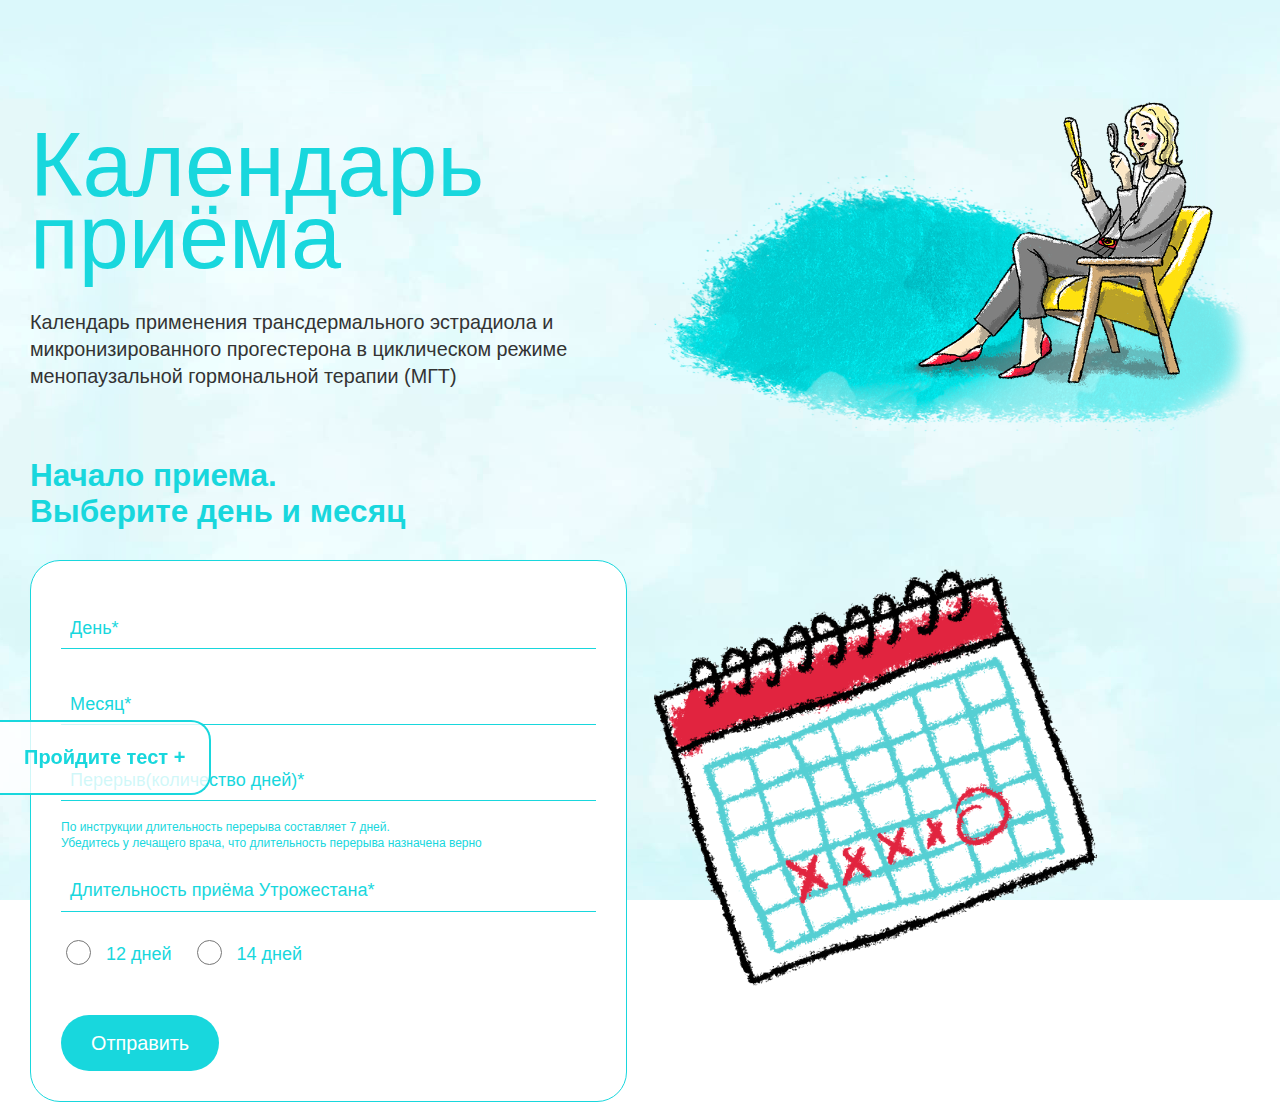
==== myCalendar/myCalendar.html @ cd2fbad0 "Updates" ====
<!DOCTYPE html>
<html lang="ru" style="font-family: Nunito">
<head>
  <meta charset="UTF-8">
  <meta name="viewport" content="width=device-width, initial-scale=1.0">
  <link rel="stylesheet" href="myCalendar.css">
</head>

<body>
  <style type="text/css">
    @media print {
        * {
          font-family: "Nunito";
          -webkit-print-color-adjust: exact;
          print-color-adjust: exact;
        }
    
        header,
        footer,
        .calendar-title,
        .calendarApply,
        .printApply,
        .calendar-description,
        .pauseError,
        .dateError
        .monthError {
          display: none;
        }
    
        .calendar-legend,
        .calendar-control {
            float: none;
            margin-left: 0;
            margin-top: 2rem;
        }
    
        .calendar-line .month,
        .calendar-line .date {
            height: 40px;
            line-height: 40px;
        }
    
        .grey,
        .date.grey {
            background: linear-gradient(45deg, rgba(0, 0, 0, 0) 49.9%, grey 49.9%, grey 60%, rgba(0, 0, 0, 0) 60%), linear-gradient(45deg, grey 10%, rgba(0, 0, 0, 0) 10%);
            background-size: 0.5em 0.5em;
        }
    }
    </style>
<main>
  <div class="btn_test" onclick="$('#shkala').addClass('active');$('.btn_test').hide()">Пройдите тест +</div>
   <div class="container">
    <div class="hero__wrap">
      <div class="col-3">
        <h1 data-animation="fadein-down" data-animation__delay="1">Календарь приёма</h1>
        <p class="lead" data-animation="fadein-up" data-animation__delay="2">
          Календарь применения трансдермального эстрадиола и микронизированного прогестерона в циклическом режиме менопаузальной гормональной терапии (МГТ)
        </p>
      </div>
      <div class="col-3" data-animation="fadein" data-animation__delay="4">
        <img src="woman.png"  alt="">
      </div>
    </div class="hero__wrap">
    <div class="section__wrap">
      <div data-animation="fadein" data-animation__delay="1" class="col-3">
        <h2 data-animation="fadein-down" data-animation__delay="1">Начало приема.<br> Выберите день и месяц</h2></h2>
        <section>
          <div class="form-box-imt">
            <div class="calendar__control-item">
              <input type="text" class="datepicker dateInput" name="date" placeholder="День*">
              <div class="dateError">
                Введите корректный день в формате ДД
                <div class="close">&#10006;</div>
              </div>
            </div>
            <div class="calendar__control-item">
              <input type="text" class="monthpicker dateInput" name="date" placeholder="Месяц*">
              <div class="monthError">
                Введите корректный месяц в формате ММ
                <div class="close">&#10006;</div>
              </div>
            </div>
            <div class="calendar__control-item">
              <input type="text" class="pauseInput" name="pause" placeholder="Перерыв(количество дней)*">
            </div>
            <span class="point">
              По инструкции длительность перерыва составляет 7 дней.<br> Убедитесь у лечащего врача, что длительность перерыва назначена верно
            </span>
            <div class="calendar__control-item">
              <label for="name">Длительность приёма Утрожестана*</label>
                <div class="calendar__radio-wrapper">
                  <div class="calendar__input-wrapper">
                    <input class="calendar__radio calendar__radio_12" type="radio" name="length" value="12" > 
                    <span class="calendar__radio-label calendar__radio-label_12"> 12 дней</span><br>  
                  </div>
                  <div class="calendar__input-wrapper">
                    <input class="calendar__radio calendar__radio_14" type="radio" name="length" value="14">
                    <span class="calendar__radio-label calendar__radio-label_14"> 14 дней</span>
                </div>
              </div>
            </div>
            <div class="calendar__control-item calendar__action">
              <div class="button calendarApply" id="toggleButton" type="button">
                Отправить
              </div>
            </div>
          </div>
        </section>
      </div>
      <div ata-animation="fadein-right" data-animation__delay="2"class="col-3">
        <img src="tablica.png" alt="">
      </div>
    </div class="section__wrap">
    <div id="hiddenText">
      <div class="condition">
      <section>
       <div class="calendar-description">
         <p>В циклическом режиме трансдермальный эстрадиол применяется с 1 по 25 день менструального
           цикла<sup>1</sup>. С 14 по 25 день к трансдермальному эстрадиолу добавляется микронизированный
           прогестерон. Далее следует перерыв.Циклический режим применения МГТ подразумевает наличие менструально-подобной реакции в дни перерыва.
           Гестаген добавляется для защиты эндометрия (оболочки матки) от гиперпластических процессов.
         <p>
         <p>Циклический режим применения МГТ подразумевает наличие менструальноподобной реакции в дни перерыва. Гестаген добавляется для защиты эндометрия
           (оболочки матки) от гиперпластических процессов.</p>
 
         <span class="point">
          <sup>*</sup>Первый день менструального цикла - это первый день появления кровянистых выделений
         </span>
       </div>
      </section>
      <section>
       <div class="calendar-legend">
         <div class="legend-element">
           <div class="legend-circle yellow"></div>
           <div class="legend-title">Трансдермальный эстрадиол (Э)</div>
         </div>
   
         <div class="legend-element">
           <div class="legend-circle red"></div>
           <div class="legend-title">Трансдермальный эстрадиол + Микронизированный прогестерон (Э/У)</div>
         </div>
   
         <div class="legend-element">
           <div class="legend-circle grey"></div>
           <div class="legend-title">Перерыв</div>
         </div>
       </div>
      </section>
      <section class="touch-icon">
        <div class="button-container">
          <img src="touch-icon.png">
        </div>
      </section>
      <section>
        <div class="calendar-container">
          <div class="calendar">
           <div class="calendar-topline">
             <div class="month"></div>
             <div class="dates">
               <div class="date ">
                 <span class="date_header">1</span></div>
               <div class="date ">
                 <span class="date_header">2</span></div>
               <div class="date ">
                 <span class="date_header">3</span></div>
               <div class="date ">
                 <span class="date_header">4</span></div>
               <div class="date ">
                 <span class="date_header">5</span></div>
               <div class="date ">
                 <span class="date_header">6</span></div>
               <div class="date ">
                 <span class="date_header">7</span></div>
               <div class="date ">
                 <span class="date_header">8</span></div>
               <div class="date ">
                 <span class="date_header">9</span></div>
               <div class="date ">
                 <span class="date_header">10</span></div>
               <div class="date ">
                 <span class="date_header">11</span></div>
               <div class="date ">
                 <span class="date_header">12</span></div>
               <div class="date ">
                 <span class="date_header">13</span></div>
               <div class="date ">
                 <span class="date_header">14</span></div>
               <div class="date ">
                 <span class="date_header">15</span></div>
               <div class="date ">
                 <span class="date_header">16</span></div>
               <div class="date ">
                 <span class="date_header">17</span></div>
               <div class="date ">
                 <span class="date_header">18</span></div>
               <div class="date ">
                 <span class="date_header">19</span></div>
               <div class="date ">
                 <span class="date_header">20</span></div>
               <div class="date ">
                 <span class="date_header">21</span></div>
               <div class="date ">
                 <span class="date_header">22</span></div>
               <div class="date ">
                 <span class="date_header">23</span></div>
               <div class="date ">
                 <span class="date_header">24</span></div>
               <div class="date ">
                 <span class="date_header">25</span></div>
               <div class="date ">
                 <span class="date_header">26</span></div>
               <div class="date ">
                 <span class="date_header">27</span></div>
               <div class="date ">
                 <span class="date_header">28</span></div>
               <div class="date ">
                 <span class="date_header">29</span></div>
               <div class="date ">
                 <span class="date_header">30</span></div>
               <div class="date ">
                 <span class="date_header">31</span></div>
             </div>
           </div>
   
           <div class="calendar-line">
             <div class="month">декабрь</div>
             <div class="dates">
               <div class="date" data-date="01_12"></div>
               <div class="date" data-date="02_12"></div>
               <div class="date" data-date="03_12"></div>
               <div class="date" data-date="04_12"></div>
               <div class="date" data-date="05_12"></div>
               <div class="date" data-date="06_12"></div>
               <div class="date" data-date="07_12"></div>
               <div class="date" data-date="08_12"></div>
               <div class="date" data-date="09_12"></div>
               <div class="date" data-date="10_12"></div>
               <div class="date" data-date="11_12"></div>
               <div class="date" data-date="12_12"></div>
               <div class="date" data-date="13_12"></div>
               <div class="date" data-date="14_12"></div>
               <div class="date" data-date="15_12"></div>
               <div class="date" data-date="16_12"></div>
               <div class="date" data-date="17_12"></div>
               <div class="date" data-date="18_12"></div>
               <div class="date" data-date="19_12"></div>
               <div class="date" data-date="20_12"></div>
               <div class="date" data-date="21_12"></div>
               <div class="date" data-date="22_12"></div>
               <div class="date" data-date="23_12"></div>
               <div class="date" data-date="24_12"></div>
               <div class="date" data-date="25_12"></div>
               <div class="date" data-date="26_12"></div>
               <div class="date" data-date="27_12"></div>
               <div class="date" data-date="28_12"></div>
               <div class="date" data-date="29_12"></div>
               <div class="date" data-date="30_12"></div>
               <div class="date" data-date="31_12"></div>
             </div>
           </div>
   
   
   
           <div class="calendar-line">
             <div class="month">январь</div>
             <div class="dates">
               <div class="date" data-date="01_01"></div>
               <div class="date" data-date="02_01"></div>
               <div class="date" data-date="03_01"></div>
               <div class="date" data-date="04_01"></div>
               <div class="date" data-date="05_01"></div>
               <div class="date" data-date="06_01"></div>
               <div class="date" data-date="07_01"></div>
               <div class="date" data-date="08_01"></div>
               <div class="date" data-date="09_01"></div>
               <div class="date" data-date="10_01"></div>
               <div class="date" data-date="11_01"></div>
               <div class="date" data-date="12_01"></div>
               <div class="date" data-date="13_01"></div>
               <div class="date" data-date="14_01"></div>
               <div class="date" data-date="15_01"></div>
               <div class="date" data-date="16_01"></div>
               <div class="date" data-date="17_01"></div>
               <div class="date" data-date="18_01"></div>
               <div class="date" data-date="19_01"></div>
               <div class="date" data-date="20_01"></div>
               <div class="date" data-date="21_01"></div>
               <div class="date" data-date="22_01"></div>
               <div class="date" data-date="23_01"></div>
               <div class="date" data-date="24_01"></div>
               <div class="date" data-date="25_01"></div>
               <div class="date" data-date="26_01"></div>
               <div class="date" data-date="27_01"></div>
               <div class="date" data-date="28_01"></div>
               <div class="date" data-date="29_01"></div>
               <div class="date" data-date="30_01"></div>
               <div class="date" data-date="31_01"></div>
             </div>
           </div>
   
           <div class="calendar-line">
             <div class="month">февраль</div>
             <div class="dates">
               <div class="date" data-date="01_02"></div>
               <div class="date" data-date="02_02"></div>
               <div class="date" data-date="03_02"></div>
               <div class="date" data-date="04_02"></div>
               <div class="date" data-date="05_02"></div>
               <div class="date" data-date="06_02"></div>
               <div class="date" data-date="07_02"></div>
               <div class="date" data-date="08_02"></div>
               <div class="date" data-date="09_02"></div>
               <div class="date" data-date="10_02"></div>
               <div class="date" data-date="11_02"></div>
               <div class="date" data-date="12_02"></div>
               <div class="date" data-date="13_02"></div>
               <div class="date" data-date="14_02"></div>
               <div class="date" data-date="15_02"></div>
               <div class="date" data-date="16_02"></div>
               <div class="date" data-date="17_02"></div>
               <div class="date" data-date="18_02"></div>
               <div class="date" data-date="19_02"></div>
               <div class="date" data-date="20_02"></div>
               <div class="date" data-date="21_02"></div>
               <div class="date" data-date="22_02"></div>
               <div class="date" data-date="23_02"></div>
               <div class="date" data-date="24_02"></div>
               <div class="date" data-date="25_02"></div>
               <div class="date" data-date="26_02"></div>
               <div class="date" data-date="27_02"></div>
               <div class="date" data-date="28_02"></div>
               <div class="date" data-date="29_02"></div>
             </div>
           </div>
   
           <div class="calendar-line">
             <div class="month">март</div>
             <div class="dates">
               <div class="date" data-date="01_03"></div>
               <div class="date" data-date="02_03"></div>
               <div class="date" data-date="03_03"></div>
               <div class="date" data-date="04_03"></div>
               <div class="date" data-date="05_03"></div>
               <div class="date" data-date="06_03"></div>
               <div class="date" data-date="07_03"></div>
               <div class="date" data-date="08_03"></div>
               <div class="date" data-date="09_03"></div>
               <div class="date" data-date="10_03"></div>
               <div class="date" data-date="11_03"></div>
               <div class="date" data-date="12_03"></div>
               <div class="date" data-date="13_03"></div>
               <div class="date" data-date="14_03"></div>
               <div class="date" data-date="15_03"></div>
               <div class="date" data-date="16_03"></div>
               <div class="date" data-date="17_03"></div>
               <div class="date" data-date="18_03"></div>
               <div class="date" data-date="19_03"></div>
               <div class="date" data-date="20_03"></div>
               <div class="date" data-date="21_03"></div>
               <div class="date" data-date="22_03"></div>
               <div class="date" data-date="23_03"></div>
               <div class="date" data-date="24_03"></div>
               <div class="date" data-date="25_03"></div>
               <div class="date" data-date="26_03"></div>
               <div class="date" data-date="27_03"></div>
               <div class="date" data-date="28_03"></div>
               <div class="date" data-date="29_03"></div>
               <div class="date" data-date="30_03"></div>
               <div class="date" data-date="31_03"></div>
             </div>
           </div>
   
           <div class="calendar-line">
             <div class="month">апрель</div>
             <div class="dates">
               <div class="date" data-date="01_04"></div>
               <div class="date" data-date="02_04"></div>
               <div class="date" data-date="03_04"></div>
               <div class="date" data-date="04_04"></div>
               <div class="date" data-date="05_04"></div>
               <div class="date" data-date="06_04"></div>
               <div class="date" data-date="07_04"></div>
               <div class="date" data-date="08_04"></div>
               <div class="date" data-date="09_04"></div>
               <div class="date" data-date="10_04"></div>
               <div class="date" data-date="11_04"></div>
               <div class="date" data-date="12_04"></div>
               <div class="date" data-date="13_04"></div>
               <div class="date" data-date="14_04"></div>
               <div class="date" data-date="15_04"></div>
               <div class="date" data-date="16_04"></div>
               <div class="date" data-date="17_04"></div>
               <div class="date" data-date="18_04"></div>
               <div class="date" data-date="19_04"></div>
               <div class="date" data-date="20_04"></div>
               <div class="date" data-date="21_04"></div>
               <div class="date" data-date="22_04"></div>
               <div class="date" data-date="23_04"></div>
               <div class="date" data-date="24_04"></div>
               <div class="date" data-date="25_04"></div>
               <div class="date" data-date="26_04"></div>
               <div class="date" data-date="27_04"></div>
               <div class="date" data-date="28_04"></div>
               <div class="date" data-date="29_04"></div>
               <div class="date" data-date="30_04"></div>
             </div>
           </div>
   
           <div class="calendar-line">
             <div class="month">май</div>
             <div class="dates">
               <div class="date" data-date="01_05"></div>
               <div class="date" data-date="02_05"></div>
               <div class="date" data-date="03_05"></div>
               <div class="date" data-date="04_05"></div>
               <div class="date" data-date="05_05"></div>
               <div class="date" data-date="06_05"></div>
               <div class="date" data-date="07_05"></div>
               <div class="date" data-date="08_05"></div>
               <div class="date" data-date="09_05"></div>
               <div class="date" data-date="10_05"></div>
               <div class="date" data-date="11_05"></div>
               <div class="date" data-date="12_05"></div>
               <div class="date" data-date="13_05"></div>
               <div class="date" data-date="14_05"></div>
               <div class="date" data-date="15_05"></div>
               <div class="date" data-date="16_05"></div>
               <div class="date" data-date="17_05"></div>
               <div class="date" data-date="18_05"></div>
               <div class="date" data-date="19_05"></div>
               <div class="date" data-date="20_05"></div>
               <div class="date" data-date="21_05"></div>
               <div class="date" data-date="22_05"></div>
               <div class="date" data-date="23_05"></div>
               <div class="date" data-date="24_05"></div>
               <div class="date" data-date="25_05"></div>
               <div class="date" data-date="26_05"></div>
               <div class="date" data-date="27_05"></div>
               <div class="date" data-date="28_05"></div>
               <div class="date" data-date="29_05"></div>
               <div class="date" data-date="30_05"></div>
               <div class="date" data-date="31_05"></div>
             </div>
           </div>
   
           <div class="calendar-line">
             <div class="month">июнь</div>
             <div class="dates">
               <div class="date" data-date="01_06"></div>
               <div class="date" data-date="02_06"></div>
               <div class="date" data-date="03_06"></div>
               <div class="date" data-date="04_06"></div>
               <div class="date" data-date="05_06"></div>
               <div class="date" data-date="06_06"></div>
               <div class="date" data-date="07_06"></div>
               <div class="date" data-date="08_06"></div>
               <div class="date" data-date="09_06"></div>
               <div class="date" data-date="10_06"></div>
               <div class="date" data-date="11_06"></div>
               <div class="date" data-date="12_06"></div>
               <div class="date" data-date="13_06"></div>
               <div class="date" data-date="14_06"></div>
               <div class="date" data-date="15_06"></div>
               <div class="date" data-date="16_06"></div>
               <div class="date" data-date="17_06"></div>
               <div class="date" data-date="18_06"></div>
               <div class="date" data-date="19_06"></div>
               <div class="date" data-date="20_06"></div>
               <div class="date" data-date="21_06"></div>
               <div class="date" data-date="22_06"></div>
               <div class="date" data-date="23_06"></div>
               <div class="date" data-date="24_06"></div>
               <div class="date" data-date="25_06"></div>
               <div class="date" data-date="26_06"></div>
               <div class="date" data-date="27_06"></div>
               <div class="date" data-date="28_06"></div>
               <div class="date" data-date="29_06"></div>
               <div class="date" data-date="30_06"></div>
             </div>
           </div>
   
           <div class="calendar-line">
             <div class="month">июль</div>
             <div class="dates">
               <div class="date" data-date="01_07"></div>
               <div class="date" data-date="02_07"></div>
               <div class="date" data-date="03_07"></div>
               <div class="date" data-date="04_07"></div>
               <div class="date" data-date="05_07"></div>
               <div class="date" data-date="06_07"></div>
               <div class="date" data-date="07_07"></div>
               <div class="date" data-date="08_07"></div>
               <div class="date" data-date="09_07"></div>
               <div class="date" data-date="10_07"></div>
               <div class="date" data-date="11_07"></div>
               <div class="date" data-date="12_07"></div>
               <div class="date" data-date="13_07"></div>
               <div class="date" data-date="14_07"></div>
               <div class="date" data-date="15_07"></div>
               <div class="date" data-date="16_07"></div>
               <div class="date" data-date="17_07"></div>
               <div class="date" data-date="18_07"></div>
               <div class="date" data-date="19_07"></div>
               <div class="date" data-date="20_07"></div>
               <div class="date" data-date="21_07"></div>
               <div class="date" data-date="22_07"></div>
               <div class="date" data-date="23_07"></div>
               <div class="date" data-date="24_07"></div>
               <div class="date" data-date="25_07"></div>
               <div class="date" data-date="26_07"></div>
               <div class="date" data-date="27_07"></div>
               <div class="date" data-date="28_07"></div>
               <div class="date" data-date="29_07"></div>
               <div class="date" data-date="30_07"></div>
               <div class="date" data-date="31_07"></div>
             </div>
           </div>
   
           <div class="calendar-line">
             <div class="month">август</div>
             <div class="dates">
               <div class="date" data-date="01_08"></div>
               <div class="date" data-date="02_08"></div>
               <div class="date" data-date="03_08"></div>
               <div class="date" data-date="04_08"></div>
               <div class="date" data-date="05_08"></div>
               <div class="date" data-date="06_08"></div>
               <div class="date" data-date="07_08"></div>
               <div class="date" data-date="08_08"></div>
               <div class="date" data-date="09_08"></div>
               <div class="date" data-date="10_08"></div>
               <div class="date" data-date="11_08"></div>
               <div class="date" data-date="12_08"></div>
               <div class="date" data-date="13_08"></div>
               <div class="date" data-date="14_08"></div>
               <div class="date" data-date="15_08"></div>
               <div class="date" data-date="16_08"></div>
               <div class="date" data-date="17_08"></div>
               <div class="date" data-date="18_08"></div>
               <div class="date" data-date="19_08"></div>
               <div class="date" data-date="20_08"></div>
               <div class="date" data-date="21_08"></div>
               <div class="date" data-date="22_08"></div>
               <div class="date" data-date="23_08"></div>
               <div class="date" data-date="24_08"></div>
               <div class="date" data-date="25_08"></div>
               <div class="date" data-date="26_08"></div>
               <div class="date" data-date="27_08"></div>
               <div class="date" data-date="28_08"></div>
               <div class="date" data-date="29_08"></div>
               <div class="date" data-date="30_08"></div>
               <div class="date" data-date="31_08"></div>
             </div>
           </div>
   
           <div class="calendar-line">
             <div class="month">сентябрь</div>
             <div class="dates">
               <div class="date" data-date="01_09"></div>
               <div class="date" data-date="02_09"></div>
               <div class="date" data-date="03_09"></div>
               <div class="date" data-date="04_09"></div>
               <div class="date" data-date="05_09"></div>
               <div class="date" data-date="06_09"></div>
               <div class="date" data-date="07_09"></div>
               <div class="date" data-date="08_09"></div>
               <div class="date" data-date="09_09"></div>
               <div class="date" data-date="10_09"></div>
               <div class="date" data-date="11_09"></div>
               <div class="date" data-date="12_09"></div>
               <div class="date" data-date="13_09"></div>
               <div class="date" data-date="14_09"></div>
               <div class="date" data-date="15_09"></div>
               <div class="date" data-date="16_09"></div>
               <div class="date" data-date="17_09"></div>
               <div class="date" data-date="18_09"></div>
               <div class="date" data-date="19_09"></div>
               <div class="date" data-date="20_09"></div>
               <div class="date" data-date="21_09"></div>
               <div class="date" data-date="22_09"></div>
               <div class="date" data-date="23_09"></div>
               <div class="date" data-date="24_09"></div>
               <div class="date" data-date="25_09"></div>
               <div class="date" data-date="26_09"></div>
               <div class="date" data-date="27_09"></div>
               <div class="date" data-date="28_09"></div>
               <div class="date" data-date="29_09"></div>
               <div class="date" data-date="30_09"></div>
             </div>
           </div>
   
           <div class="calendar-line">
             <div class="month">октябрь</div>
             <div class="dates">
               <div class="date" data-date="01_10"></div>
               <div class="date" data-date="02_10"></div>
               <div class="date" data-date="03_10"></div>
               <div class="date" data-date="04_10"></div>
               <div class="date" data-date="05_10"></div>
               <div class="date" data-date="06_10"></div>
               <div class="date" data-date="07_10"></div>
               <div class="date" data-date="08_10"></div>
               <div class="date" data-date="09_10"></div>
               <div class="date" data-date="10_10"></div>
               <div class="date" data-date="11_10"></div>
               <div class="date" data-date="12_10"></div>
               <div class="date" data-date="13_10"></div>
               <div class="date" data-date="14_10"></div>
               <div class="date" data-date="15_10"></div>
               <div class="date" data-date="16_10"></div>
               <div class="date" data-date="17_10"></div>
               <div class="date" data-date="18_10"></div>
               <div class="date" data-date="19_10"></div>
               <div class="date" data-date="20_10"></div>
               <div class="date" data-date="21_10"></div>
               <div class="date" data-date="22_10"></div>
               <div class="date" data-date="23_10"></div>
               <div class="date" data-date="24_10"></div>
               <div class="date" data-date="25_10"></div>
               <div class="date" data-date="26_10"></div>
               <div class="date" data-date="27_10"></div>
               <div class="date" data-date="28_10"></div>
               <div class="date" data-date="29_10"></div>
               <div class="date" data-date="30_10"></div>
               <div class="date" data-date="31_10"></div>
             </div>
           </div>
   
           <div class="calendar-line">
             <div class="month">ноябрь</div>
             <div class="dates">
               <div class="date" data-date="01_11"></div>
               <div class="date" data-date="02_11"></div>
               <div class="date" data-date="03_11"></div>
               <div class="date" data-date="04_11"></div>
               <div class="date" data-date="05_11"></div>
               <div class="date" data-date="06_11"></div>
               <div class="date" data-date="07_11"></div>
               <div class="date" data-date="08_11"></div>
               <div class="date" data-date="09_11"></div>
               <div class="date" data-date="10_11"></div>
               <div class="date" data-date="11_11"></div>
               <div class="date" data-date="12_11"></div>
               <div class="date" data-date="13_11"></div>
               <div class="date" data-date="14_11"></div>
               <div class="date" data-date="15_11"></div>
               <div class="date" data-date="16_11"></div>
               <div class="date" data-date="17_11"></div>
               <div class="date" data-date="18_11"></div>
               <div class="date" data-date="19_11"></div>
               <div class="date" data-date="20_11"></div>
               <div class="date" data-date="21_11"></div>
               <div class="date" data-date="22_11"></div>
               <div class="date" data-date="23_11"></div>
               <div class="date" data-date="24_11"></div>
               <div class="date" data-date="25_11"></div>
               <div class="date" data-date="26_11"></div>
               <div class="date" data-date="27_11"></div>
               <div class="date" data-date="28_11"></div>
               <div class="date" data-date="29_11"></div>
               <div class="date" data-date="30_11"></div>
             </div>
           </div>
          </div>
        </div>
    </div>
      </section>
      <section>
        <div class="button-container">
          <div class="button printApply" type="button">
            Скачать
          </div>
        </div>
      </section>
     </div>
  </div>
</main>
</section>
  <script src="../scripts/jspdf.min.js"></script>
  <script src="../scripts/html2canvas.js"></script>
  <script src="./Nunito.js"></script>
  <script type="module" src="./myCalendar.js"></script>
</body>
</html>
---- myCalendar/myCalendar.css ----
@charset 'UTF-8';
@font-face {
    font-family: "SweetMavkaScript";
    src: url("fonts/SweetMavkaScript.woff2") format("woff2"), url("fonts/SweetMavkaScript.woff") format("woff");
    font-weight: 400;
    font-style: normal;
    font-display: swap;
}

html {
    min-height: 100%;
    font-size: 10px;
    scroll-behavior: smooth;
}

:root {
    --main: #18d7dd;
    --text: #333;
    --font: "Nunito", sans-serif;
    --header: "SweetMavkaScript", sans-serif;
    --transition: 0.5s all ease;
    --xl: 8rem;
    --l: 6rem;
    --m: 4rem;
    --s: 2rem;
    --animation-delay: 0.3s;
    --animation-duration: 0.3s;
    --animation-distance: 25%;
    --animation-distance-big: 50%;
    --arrow: no-repeat;
}


/* ::selection {
	background-color: var(--light);
} */

body {
    position: relative;
    min-height: 100%;
    margin: 0;
    padding: 0;
    font-size: 1.8rem;
    line-height: 1.35;
    font-family: var(--font);
    color: #333;
    -moz-osx-font-smoothing: grayscale;
    -webkit-font-smoothing: antialiased;
    text-rendering: optimizeLegibility;
    -webkit-tap-highlight-color: rgba(255, 255, 255, 0);
    overflow-x: hidden;
    /* перед запуском добавить / перед img*/
    background: url(_img/bg.jpg) center top / contain fixed;
}


h1,
h2,
h3,
h4,
h5,
h6 {
    line-height: 1.14;
    position: relative;
    padding: 0;
    margin: 0;
    font-weight: normal;
}

h1,
.h1 {
    font-family: var(--header);
    font-size: 10rem;
    color: var(--main);
    line-height: 0.8;
}

h2,
.h2 {
    font-size: 3.5rem;
    font-weight: bold;
    color: var(--main);
}

h3,
.h3 {
    font-size: 3rem;
    font-weight: bold;
    color: var(--main);
}

.lead {
    font-size: 2.2rem;
    margin-top: var(--s);
}

.title {
    font-family: var(--header);
    font-size: 6.4rem;
}

p {
    margin-top: 0;
    margin-bottom: 20px;
}

h2+p {
    margin-top: var(--s);
}

h3+p {
    margin-top: var(--s);
}

h2+h3 {
    margin-top: var(--s);
}

h3+.section__wrap {
    margin-top: 20px;
}


/* section>h2 {
	max-width: 50%;
} */

p:only-child {
    margin-bottom: 0;
}

img {
    max-width: 100%;
}

a[href^="tel:"],
a[href^="mailto:"],
.logo a {
    white-space: nowrap;
    text-decoration: none;
    color: currentColor;
    border-bottom: none;
}

.button {
    display: inline-block;
    padding: 0;
    border: none;
    outline: 0;
    text-decoration: none;
    border-radius: 40px;
    cursor: pointer;
    text-align: center;
    color: #fff;
    position: relative;
    z-index: 10;
    transition: var(--transition);
    white-space: nowrap;
    padding: 15px 30px;
    font-size: 2.2rem;
    background-color: var(--main);
    /* box-shadow: 0 14px 24px -20px #75D5D8; */
}

.doc-button {
    display: flex;
    flex-direction: column;
    justify-content: center;
}

.button:hover {
    background-color: #fff;
    color: var(--main);
    box-shadow: 0 14px 24px -20px #75d5d8;
    transform: translateY(-5px);
}

a {
    color: currentColor;
    transition: var(--transition);
    text-decoration: none;
}

a:hover {
    color: var(--purple);
}

a.boss {
    position: absolute;
    top: 0;
    bottom: 0;
    width: 100%;
    left: 0;
    z-index: 100;
}

.rel {
    position: relative;
}

ul {
    list-style: none;
    margin-left: 0;
    padding-left: 0;
    margin-top: var(--s);
}

ul li {
    position: relative;
    padding-left: 4rem;
    margin-top: 2rem;
}

ul li:before {
    content: "";
    width: 25px;
    height: 25px;
    background: url(/_img/bullet.png) no-repeat top left;
    position: absolute;
    left: 0;
    top: 2px;
}

.container {
    max-width: 1290px;
    width: 100%;
}

[class*="__wrap"] {
    display: flex;
    margin: 0 -1.5rem;
    justify-content: space-between;
    /* flex-wrap: wrap; */
}


/* .reverse {
	flex-direction: row-reverse;
} */

[class*="col-"] {
    padding-left: 1.5rem;
    padding-right: 1.5rem;
    flex: 0 0 auto;
}

.col-0 {
    flex: 1 0 0%;
}

.col-0 {
    flex: 1 0 0%;
}

.col-1 {
    width: 16.6666666667%;
}

.col-2 {
    width: 33.3333333333%;
}

.col-3 {
    width: 50%;
}

.col-4 {
    width: 66.6666666667%;
}

.col-5 {
    width: 83.3333333333%;
}

.col-6 {
    width: 100%;
}

.col-33 {
    width: 27%;
}

.col-15 {
    width: 16%;
}

.offset-1 {
    margin-left: 16.6666666667%;
}

.offset-2 {
    margin-left: 33.3333333333%;
}

.offset-3 {
    margin-left: 50%;
}

.offset-4 {
    margin-left: 66.6666666667%;
}

.offset-5 {
    margin-left: 83.3333333333%;
}

.offset-6 {
    margin-left: 100%;
}

header {
    padding-top: 10px;
    padding-bottom: 10px;
    position: fixed;
    width: 100%;
    z-index: 1000;
    transition: var(--transition);
}

header.scrolling {
    background: rgba(255, 255, 255, 0.7);
}

.burger {
    position: relative;
    box-shadow: 0 14px 24px -20px #75d5d8;
    transition: var(--transition);
    cursor: pointer;
    flex: 0 0 auto;
    display: flex;
}

.burger-icon {
    text-align: center;
    display: flex;
    flex-direction: column;
    justify-content: center;
    align-items: center;
    margin-right: 10px;
}

.burger-icon>* {
    transition: var(--transition);
}

.burger-icon span {
    width: 25px;
    height: 3px;
    background-color: #fff;
    display: block;
    border-radius: 2px;
}

.burger-icon span:before,
.burger-icon span:after {
    content: '';
    display: block;
    width: 25px;
    height: 3px;
    background-color: #fff;
    border-radius: 2px;
}

.burger-icon span:before {
    margin-top: -8px;
}

.burger-icon span:after {
    margin-top: 13px;
}

.burger:hover .burger-icon span,
.burger:hover .burger-icon span:before,
.burger:hover .burger-icon span:after {
    background-color: var(--main);
}

.desktop__nav {
    margin-left: 40px;
}

.desktop__nav a {
    display: inline-block;
    margin: 5px 10px;
    transition: var(--transition);
}

.desktop__nav a:hover {
    color: var(--main);
}

.burger:hover {
    box-shadow: 0 14px 30px -10px #75d5d8;
}

main {
    /* margin-top: 40px; */
}

.mainbg {
    position: absolute;
    z-index: -1;
    left: 45%;
    top: 50px;
}




/* главная */

.main__hero {
    /* height: 100vh; */
}

.main__hero h1 {
    text-align: center;
    font-size: 10rem;
}

.main__lead {
    font-size: 4.2rem;
    width: 75%;
    margin: 40px auto;
}

.main__promo section {
    position: relative;
}

.promo__wrap {
    flex-wrap: wrap;
}

.promo__title {
    font-family: var(--header);
    font-size: 6.4rem;
    color: var(--main);
    /* text-shadow: 0 20px 0 #fff, 20px 0px 0 #fff, 0 -20px 0  #fff, -20px 0 0 #fff; */
    /* position: absolute;
	top: -30px; */
    z-index: 0;
}

.main__promo section:nth-of-type(odd) .promo__title {
    left: 50%;
}

.main__promo .lead {
    position: relative;
    z-index: 1;
}

.main__promo section:nth-of-type(odd) .promo__wrap .col-2:first-child {
    text-align: right;
}

.main__promo section:nth-of-type(odd) .promo__wrap .col-2:first-child img {
    margin-right: 40px;
}

.island {
    height: 604px;
}

.island>* {
    position: absolute;
}

.island h1 {
    left: 0;
    bottom: 0;
}

.img-1 {
    left: 415px;
    top: 323px;
}

.img-2 {
    left: 347px;
    top: 177px;
}

.img-3 {
    left: 512px;
    top: 73px;
}

.img-4 {
    left: 500px;
    top: 205px;
}

.img-5 {
    left: 614px;
    top: 425px;
}

.img-6 {
    left: 684px;
    top: 261px;
}

.img-7 {
    left: 705px;
    top: 120px;
}

.img-8 {
    left: 957px;
    top: 85px;
}

.img-9 {
    left: 922px;
    top: 261px;
}

.img-10 {
    left: 814px;
    top: 374px;
}

.island [data-content] {
    transition: var(--transition);
    cursor: pointer;
    text-align: center;
    font-family: var(--header);
    font-size: 20px;
    text-shadow: 5px 0 2px #fff, -5px 0 2px #fff, 0 5px 2px #fff, 0 -5px 2px #fff;
}


/* .island [data-content]:after {
	content : attr(data-content);
	display: block;
	font-family: var(--header);
	font-size: 36px;
	text-align: center;
	text-shadow: 5px 0 0 #fff,  -5px 0 0 #fff,  0 5px 0 #fff,  0 -5px 0 #fff;
	margin-top: -45px;
	line-height: 1;
} */

.island [data-content]>* {
    transition: var(--transition);
}

.island [data-content]:hover>* {
    transform: scale(1.05);
}

.island [data-content] div {
    line-height: 1;
    margin: -15px auto 0 auto;
    width: 100%;
}

.promo__wrap {
    align-items: stretch;
}

.promo-item {
    margin-top: 8rem;
    position: relative;
    padding-bottom: 60px;
}

.promo__wrap .button {
    /* width: 50%; */
    position: absolute;
    bottom: 0;
}

.main__promo section:nth-of-type(even) .promo__wrap {
    flex-direction: row-reverse;
}


/* лендинги */

.hero__wrap {
    /* min-height: 500px; */
    position: relative;
    margin-top: 100px;
}


/* .hero__wrap h1:after {
	content : '*';
	font-size: 30px;
	position: absolute;
	top: 110px;
} */

.hero__wrap>div:first-child {
    display: flex;
    flex-direction: column;
    justify-content: center;
}

h1 sup {
    font-size: 30px;
    margin-top: 30px;
}

.hero__wrap .lead {
    margin-top: 4rem;
}

.point {
    font-size: 12px;
    margin-top: 10px;
    display: block;
}


/* .hero__wrap .lead:after {
	content : '* период климактерия';
	font-size: 12px;
	margin-top: 10px;
	display: block;
} */

.info__wrap {
    align-items: center;
}

.info__title {
    font-size: 8rem;
    color: var(--main);
    font-family: var(--header);
}

.info .lead {
    margin-top: 0;
}

.center {
    text-align: center;
}

.baloon {
    background: #ffffff;
    box-shadow: 0 14px 24px -20px #75d5d8;
    border-radius: 80px;
    padding: 60px 120px;
    margin: var(--m) auto;
    position: relative;
}

.baloon:before {
    content: attr(data-content);
    display: block;
    position: absolute;
    font-size: 18rem;
    color: var(--main);
    font-family: var(--header);
    top: -80px;
    left: 20px;
    line-height: 1;
}
section {
  margin-top: 30px;
}

.section__wrap {
  align-items: center;
  justify-content: flex-start;
}

.section__wrap:not(:first-child) {
    margin-top: 20px;
}

.section__wrap .col-2 img {
    /* max-width: 450px; */
    /* margin: 20px auto; */
}

.section__wrap a {
    text-decoration: underline;
}

h3+.section__wrap,
h2+.section__wrap {
    margin-top: var(--s) !important;
}

.cta__wrap {
    /* background: url(/_img/cta-bg.svg) center center / 100% 100% no-repeat; */
    align-items: center;
}

.cta__wrap .button {
    z-index: 1000;
}

.cta h2 {
    position: relative;
}

.wave {
    margin-top: 80px;
    margin-bottom: 60px;
}


/* .cta h2:after {
	content: '';
	display: block;
	position: absolute;
	width: 164px;
	height: 58px;
	right: -130px;
	top: 50%;
	transition: var(--transition);
	background: url('/_img/arrow.svg') no-repeat left center;
} */

.cta:hover h2:after {
    transform: translateX(20px);
}

.test-title {
    color: #fff;
    font-size: 10rem;
    line-height: 0.8;
    margin-bottom: 20px;
}

.test-cta {
    display: flex;
    flex-direction: column;
    justify-content: flex-end;
    background: url(/_img/test_bg.png) no-repeat left bottom / contain;
    padding-left: 100px;
}


/* food menu */

.menu__food {
    text-align: center;
    background: #fff8e5 url(/_img/cofee.png) right top no-repeat;
    padding: 60px 40px;
    border-radius: 30px;
    border: 40px solid #833802;
    box-shadow: 10px 0 0 #3d1b03;
    width: 100%;
    margin: var(--l) auto;
    transform: rotate(2deg);
    display: flex;
}

.menu__title {
    font-family: var(--header);
    font-size: 3.0rem;
    line-height: 1;
}

.menu__title span {
    font-size: 45px;
    font-family: var(--font);
}

.menu__title small {
    font-family: var(--font);
    font-size: 1.6rem;
}

.menu__item {
    margin-bottom: 50px;
    flex: 0 0 auto;
    width: 20%;
    padding: 0 20px;
}

.menu__list {
    font-size: 1.8rem;
}

.menu__list p {
    margin-top: 20px;
    margin-bottom: 0;
}

.psycho__baloon {
    padding: 40px;
}

.psycho__baloon:before {
    font-size: 80px;
    top: -40px;
}

.quote {
    font-family: var(--header);
    font-size: 2.2rem;
}

.quote__author {
    text-align: right;
    margin-top: 20px;
}

.yes-no__item {
    position: relative;
    padding-bottom: 40px;
    margin-bottom: 60px;
    display: flex;
}

.yes-no__item:after {
    display: block;
    content: "";
    height: 11px;
    background: url(/_img/yes-no__wave.svg);
    width: 100%;
    bottom: -20px;
    position: absolute;
}

.no__item {
    width: 40%;
    font-family: var(--header);
    padding-left: 70px;
    padding-right: 60px;
    position: relative;
}

.yes__item {
    width: 60%;
    padding-left: 80px;
    padding-right: 60px;
    position: relative;
}

.no__item:before {
    content: "";
    display: block;
    width: 52px;
    height: 52px;
    margin-right: 30px;
    background: url(/psycho/no.png) no-repeat;
    position: absolute;
    left: 0;
}

.yes__item:before {
    content: "";
    display: block;
    width: 70px;
    height: 53px;
    margin-right: 30px;
    background: url(/psycho/yes.png) no-repeat;
    position: absolute;
    left: 0;
}

.history {
    /* display: flex; */
    /* flex-direction: column; */
}

.history__item:nth-of-type(odd) {
    /* align-self: flex-end; */
}

.history__question {
    font-weight: bold;
    font-size: 2.2rem;
    position: relative;
    z-index: 10;
}

.history__answer {
    display: none;
}


/* .history__item {
	/* margin: 0; 
 }  */

.history__item {
    margin-top: 80px;
    padding: 40px 60px;
    position: relative;
    counter-increment: history;
    position: relative;
    max-width: 70%;
    background: #ffffff;
    box-shadow: 0 14px 24px -20px #75d5d8;
    border-radius: 110px;
}


/* .history__item:nth-of-type(even) {
	margin-left: auto;
}  */

.history__item:after {
    position: absolute;
    display: flex;
    flex-direction: column;
    justify-content: center;
    content: counter(history);
    width: 80px;
    height: 60px;
    background: url(/_img/baloon.svg) no-repeat center center / contain;
    color: var(--main);
    font-size: 24px;
    text-align: center;
    font-family: var(--header);
    line-height: 24px;
    left: 40px;
    top: -40px;
}

.history__item:before {
    content: "";
    position: absolute;
    display: block;
    width: 113px;
    height: 100px;
    background: url(/_img/tail__even.svg);
    bottom: -50px;
    left: -30px;
    z-index: 0;
}


/*
.history__item:nth-of-type(even):before {
	left: 0;
}

.history__item:nth-of-type(odd):before {
	transform: scaleX(-1);
}

.history__item:nth-of-type(even):after {
	left: -195px;
} */

.history__item-show {
    position: absolute;
    right: -46px;
    top: calc(50% - 46px);
    width: 92px;
    height: 92px;
    text-align: center;
    display: flex;
    flex-direction: column;
    justify-content: center;
    align-items: center;
    border-radius: 50%;
    box-shadow: 0 0 24px -10px #75d5d8;
    transition: var(--transition);
    cursor: pointer;
    background: #fff url(/_img/history__arrow.svg) center center no-repeat;
}

.history__item-show:hover {
    box-shadow: 0 10px 24px 0px #75d5d8;
}

.history__item.active {
    position: absolute;
    z-index: 100;
    width: 100%;
    box-shadow: 0 0 1000px #000;
}

.history__item.active .history__answer {
    display: block;
}

.history__item.active .history__item-show,
.history__item.active:before,
.history__item.active:after {
    display: none;
}

.history__item.active .history__item {
    display: block;
}

.history__item-close {
    display: none;
    position: absolute;
    right: -26px;
    top: -26px;
    width: 92px;
    height: 92px;
    text-align: center;
    flex-direction: column;
    justify-content: center;
    align-items: center;
    border-radius: 50%;
    box-shadow: 0 0 24px -10px #75d5d8;
    transition: var(--transition);
    cursor: pointer;
    background: #fff url(/_img/close.svg) center center no-repeat;
}

.history__item.active .history__item-close {
    display: block;
}

section.history {
    position: relative;
}

footer {
    font-size: 2rem;
    margin-top: var(--xl);
    text-align: center;
    margin-bottom: var(--l);
}

footer img {
    margin: 30px 0;
}

.footer__nav {
    margin-top: var(--l);
    margin-bottom: var(--s);
}

.footer__nav a {
    display: inline-block;
    padding: 0 20px;
}

nav {
    position: absolute;
    top: 80px;
    border-radius: 30px;
    width: 100%;
    background-color: rgba(255, 255, 255, 0.7);
    backdrop-filter: blur(10px);
    -webkit-backdrop-filter: blur(10px);
    z-index: 10000;
    overflow-y: auto;
    visibility: hidden;
    transition: 0.5s all ease;
    opacity: 0;
    transform: translateY(50px);
    display: flex;
    /* padding: 100px 10px 20px 10px; */
    justify-content: flex-start;
    flex-direction: column;
}

.nav__box {
    padding: 30px;
    display: flex;
    flex-direction: column;
}

.burger.active .burger-icon span {
    transform: rotate(45deg);
}

.burger.active .burger-icon span:before {
    display: none;
}

.burger.active .burger-icon span:after {
    margin-top: 0;
    transform: rotate(90deg);
}

nav.active {
    transform: translateY(0);
    opacity: 1;
    visibility: visible;
}

nav a {
    margin-bottom: 10px;
    color: var(--text);
    text-decoration: none;
}

nav a:hover {
    color: var(--main);
}

.close-btn {
    display: none;
    position: absolute;
    right: 20px;
    top: 20px;
    font-size: 30px;
    cursor: pointer;
    color: var(--text);
    font-weight: bold;
}

.mobile__promo {
    display: none;
}

header .container {
    position: relative;
}

#cookie {
    display: none;
    z-index: 1100;
    position: fixed;
    left: 0;
    bottom: 0;
    width: 100%;
    background-color: var(--main);
    padding: 15px;
    font-style: normal;
    text-align: center;
    align-items: center;
}

.cookie__box {
    display: flex;
    justify-content: center;
    color: #fff;
    align-items: center;
}

.cookie__box div a {
    text-decoration: underline;
}

.cookie__box .button {
    background-color: #fff;
    color: var(--main);
    padding: 10px 20px;
    margin-left: 30px;
}

.question__item {
    display: none;
}

.question__item.active {
    display: block;
}

.question__item-comment {
    display: none;
}

.next-question {
    display: none;
}

.test__result {
    display: none;
}

.question__item-text {
    font-size: 2.4rem;
    font-weight: bold;
    font-weight: 700;
    color: var(--main);
}

.question__item-text img {
    display: block;
    margin-bottom: 20px;
    border-radius: 20px;
}

.question__item-answers {
    margin-top: 30px;
}

.question__item-comment {
    margin-top: 30px;
    margin-bottom: 50px;
}

.question__item-answers .button {
    border: 1px solid var(--main);
    color: var(--main);
    padding-left: 60px;
    margin-right: 20px;
}

.button-true {
    background: #fff url('/psycho/yes.png') 20px center / 35px 26px no-repeat;
}

.button-false {
    background: #fff url('/psycho/no.png') 20px center / 26px 26px no-repeat;
}

.next-question {
    margin-top: 20px;
}

.questions__header {
    margin-top: 0px;
    margin-bottom: 40px;
    display: inline-block;
    background: var(--main);
    padding: 10px 20px;
    border-radius: 30px;
    position: absolute;
    top: -20px;
    color: #fff;
    font-weight: 700;
}

.test-box {
    border: 1px solid var(--main);
    padding: 40px;
    border-radius: 30px;
    max-width: 70%;
    background: rgba(255, 255, 255, 0.5);
    position: relative;
    margin-top: 40px;
}

.form-box {
  border: 1px solid var(--main);
  border-radius: 30px;
  max-width: 600px;
  padding: 30px;
  background: rgba(255, 255, 255, 0.99);
  position: relative;
}

input:focus {
    outline-color: white>;
}

input,
textarea {
    border: none;
    border-bottom: 1px solid var(--main);
    padding: 1rem;
    width: 100%;
    background: transparent;
    margin-top: 2rem;
    color: var(--text);
    border-radius: 0;
}

textarea {
    border: 1px solid rgba(255, 255, 255, 0.6);
}

form .button {
    margin-top: 5rem;
}

form *::placeholder {
    color: var(--main);
}

.required-text {
    margin-top: 20px;
    color: var(--main);
    font-size: 1.2rem;
}

.checkbox {
    position: relative;
    padding-left: 40px;
    cursor: pointer;
    font-size: 1.6rem;
    margin-top: 2rem;
    color: var(--main)
}

.checkbox a {
    text-decoration: underline;
}

.checkbox:before {
    content: "";
    width: 24px;
    height: 24px;
    border: 2px solid var(--main);
    background: transparent;
    display: block;
    position: absolute;
    left: 0;
    text-align: center;
}

.checkbox.active:before {
    content: "\2713";
    color: var(--main);
}

.form__success {
    border-radius: 30px;
    position: absolute;
    top: 0;
    left: 0;
    right: 0;
    bottom: 0;
    background-color: rgba(0, 0, 0, 0.5);
    z-index: -1;
    display: flex;
    align-items: center;
    justify-content: center;
    color: #fff;
    flex-direction: column;
    text-align: center;
    padding: 80px 40px;
    opacity: 0;
    transition: var(--transition);
    transform: scale(0.5);
    -webkit-backdrop-filter: blur(10px);
    backdrop-filter: blur(10px);
}

.form__success p {
    text-align: center;
}

.form__success p:first-child {
    border-top: 1px solid var(--main);
    padding-top: 30px;
    margin-bottom: 20px;
}

.form__success p:last-child {
    padding-bottom: 30px;
    border-bottom: 1px solid var(--main);
}

.form__success.active {
    opacity: 1;
    transform: scale(1);
    z-index: 1000;
}

.input__error {
    color: red;
    font-size: 12px;
}

html.overflow {
    overflow: hidden;
}

.modal {
    position: fixed;
    /* фиксированное положение */
    top: 0;
    right: 0;
    bottom: 0;
    left: 0;
    background: rgba(27, 210, 247, 0.5);
    /* цвет фона */
    z-index: 1050;
    opacity: 0;
    /* по умолчанию модальное окно прозрачно */
    -webkit-transition: opacity 400ms ease-in;
    -moz-transition: opacity 400ms ease-in;
    transition: opacity 400ms ease-in;
    /* анимация перехода */
    pointer-events: none;
    /* элемент невидим для событий мыши */
    backdrop-filter: blur(5px);
    -webkit-backdrop-filter: blur(5px);
}


/* при отображении модального окно */

.modal.open {
    opacity: 1;
    pointer-events: auto;
    overflow-y: auto;
}


/* ширина модального окна и его отступы от экрана */

.modal-dialog {
    position: relative;
    width: auto;
    margin: 10px;
    transform: translateY(-100%);
    opacity: 0;
    transition: all 0.3s ease-in;
    display: none;
}

.modal.open .modal-dialog {
    opacity: 1;
    transform: translateY(100px);
}


/* свойства для кнопки "Закрыть" */

.modal-form__close {
    font-family: sans-serif;
    font-size: 40px;
    font-weight: normal;
    line-height: 1;
    color: var(--main);
    /* text-shadow: 0 1px 0 #fff; */
    text-decoration: none;
    position: absolute;
    right: 20px;
    top: 10px;
    z-index: 10;
}




/* свойства для кнопки "Закрыть" при нахождении её в фокусе или наведении */

.modal-form__close:focus,
.modal-form__close:hover {
    color: #000;
}

.modal__content {
    /* padding: 60px; */
    background: #fff;
    margin: 0 auto;
    position: relative;
    max-width: 600px;
    border-radius: 30px;
}

.main__promo {
    position: relative;
}

#subscribe {
    opacity: 0;
    transform: translateY(100px);
    position: fixed;
    bottom: 20px;
    right: 20PX;
    background-color: rgba(255, 255, 255, 0.8);
    padding: 30px;
    border-radius: 20px;
    backdrop-filter: blur(5px);
    -webkit-backdrop-filter: blur(5px);
    max-width: 300px;
    visibility: hidden;
    transition: var(--transition);
}

#subscribe.active {
    transform: translateY(0);
    opacity: 1;
    visibility: visible;
    z-index: 1200;
}

#subscribe .close {
    color: var(--main);
    font-size: 3.2rem;
    position: absolute;
    top: 10px;
    right: 20px;
    font-weight: bold;
}

#subscribe h3 {
    font-size: 20px;
}

#subscribe p {
    font-size: 16px;
}

#shkala {
    opacity: 0;
    transform: translateY(100px);
    position: fixed;
    bottom: 20px;
    left: 20px;
    background-color: rgba(255, 255, 255, 0.8);
    padding: 30px;
    border-radius: 20px;
    backdrop-filter: blur(5px);
    -webkit-backdrop-filter: blur(5px);
    max-width: 300px;
    visibility: hidden;
    transition: var(--transition);
}

#shkala.active {
    transform: translateY(0);
    opacity: 1;
    visibility: visible;
    z-index: 1200;
}

#shkala .close {
    color: var(--main);
    font-size: 3.2rem;
    position: absolute;
    top: 10px;
    right: 20px;
    font-weight: bold;
}

#shkala h3 {
    font-size: 20px;
    color: #000;
    font-weight: 700;
}

#shkala p {
    font-size: 16px;
    color: #000;
}

.btn_test {
    position: fixed;
    left: 0px;
    top: 80vh;
    color: var(--main);
    font-size: 20px;
    font-style: normal;
    font-weight: 700;
    line-height: normal;
    padding: 24px;
    z-index: 999;
    border-radius: 0px 20px 20px 0px;
    border-top: 2px solid var(--main);
    border-right: 2px solid var(--main);
    border-bottom: 2px solid var(--main);
    background: rgba(255, 255, 255, 0.80);
}

.btn_test:hover {
    cursor: pointer;
}

.media div:hover {
    cursor: pointer;
}

.media button:hover {
    cursor: pointer;
}


.align__top {
    align-items: flex-start !important;
}

.scroll-cta {
    height: 250px;
    background-image: linear-gradient(180deg, rgba(255, 255, 255, 0) 0%, rgba(255, 255, 255, 1) 100%);
    position: fixed;
    width: 100%;
    bottom: 0;
    z-index: 100;
}

.mouse {
    border: 3px solid var(--main);
    border-radius: 30px;
    bottom: 30px;
    display: block;
    height: 80px;
    left: 50%;
    margin: 0 auto 0 -50px;
    position: absolute;
    width: 50px;
}

.mouse span {
    animation-duration: 1s;
    animation-fill-mode: both;
    animation-iteration-count: infinite;
    animation-name: scroll;
    background: none repeat scroll 0 0 var(--main);
    border: 1px solid transparent;
    border-radius: 4px;
    display: block;
    height: 8px;
    margin: 10px auto;
    width: 8px;
}

@keyframes scroll {
    0% {
        opacity: 1;
        transform: translateY(0px);
    }
    100% {
        opacity: 0;
        transform: translateY(20px);
    }
}

.word-true {
    color: green;
}

.word-false {
    color: red;
}

#showResults {
    color: var(--main);
    font-size: 18px;
    font-style: normal;
    font-weight: 400;
    line-height: normal;
}

.test_block {
    border-radius: 20px;
    border: 1px solid var(--main);
    background: #FFF;
    padding: 40px;
}

.test_block .q_wrap {
    border-bottom: 1px solid #E7E7E7;
    display: flex;
    justify-content: flex-start;
    align-items: center;
    padding: 32px 0;
}

.test_wrap {
    margin: 40px 0;
}

.test_h2 {
    margin-bottom: 0;
    margin-top: 0px;
    color: #333;
    font-size: 16px;
    font-style: normal;
    font-weight: 400;
    line-height: normal;
}

.test_block div p {
    margin-right: 30px;
}

.test_h3 {
    color: #6F6F6F;
    text-align: center;
    font-size: 14px;
    font-style: normal;
    font-weight: 400;
    line-height: normal;
    margin-bottom: 0;
}

.pagin {
    color: #333;
    text-align: right;
    font-size: 16px;
    font-style: normal;
    font-weight: 500;
    line-height: normal;
    margin-top: 16px;
    margin-bottom: 0px;
}

#total {
    font-weight: 700;
}

#summary {
    color: #00DCE3;
    font-size: 32px;
    font-style: normal;
    font-weight: 700;
    line-height: normal;
    margin-top: 10px;
}

#th {
    justify-content: end;
    padding: 16px 0;
}

.results {
    border-radius: 20px;
    background: #F0FBFD;
    padding: 32px;
    display: flex;
}

#stepen {
    color: #333;
    font-size: 32px;
    font-style: normal;
    font-weight: 700;
    line-height: normal;
    margin-bottom: 10px;
}

.newh4 {
    color: #333;
    font-size: 16px;
    font-style: normal;
    font-weight: 400;
    line-height: normal;
}

.media {
    display: flex;
    justify-content: space-between;
    margin: 24px 0;
}

.media div {
    color: var(--main);
    font-size: 18px;
    font-style: normal;
    font-weight: 400;
    line-height: normal;
    display: flex;
}

.media button {
    color: var(--main);
    font-size: 18px;
    font-style: normal;
    font-weight: 400;
    line-height: normal;
    display: flex;
    background: transparent;
    border: none;
}

.media div img {
    margin-left: 10px;
}

.media button img {
    margin-left: 10px;
}

.statya {
    color: #6F6F6F;
    font-size: 14px;
    font-style: normal;
    font-weight: 400;
    line-height: normal;
    text-decoration-line: underline;
}

.test_h4 {
    color: #333;
    font-size: 22px;
    font-style: normal;
    font-weight: 700;
    line-height: normal;
}

.points {
    color: #333;
    font-size: 16px;
    font-style: normal;
    font-weight: 400;
    line-height: normal;
    margin-right: 40px;
}

.col-46 {
    width: 46%;
    border-right: 1px solid #00DCE3;
}

.col-54 {
    width: 54%;
}

.step {
    color: #6F6F6F;
    font-size: 14px;
    font-style: normal;
    font-weight: 400;
    line-height: normal;
    margin-top: 32px;
}

.rasp {
    color: #333;
    font-size: 14px;
    font-style: normal;
    font-weight: 400;
    line-height: normal;
}

.descr_result {
    border-radius: 20px;
    border: 1px solid #E7E7E7;
    padding: 32px;
    margin-top: 40px;
}

.consult {
    color: #6F6F6F;
    font-size: 14px;
    font-style: normal;
    font-weight: 400;
    line-height: normal;
}

.header__wrap {
    padding: 0 1.5rem;
}

.nav__wrap {
    width: 100%;
}


/* Калькулятор МГТ (Calculator MGT) */

.calendar-section__top {
    position: relative;
    margin-top: 100px;
    display: flex;
}

.calendar-section__top .lead {
    margin-top: 4rem;
}


.datepicker,
.monthpicker,
.pauseInput {
  text-align: left;
  background: #fff;
  display: inline-block;
  box-sizing: border-box;
  font-size: 18px;
  font-weight: bold;
  color: #333;
  overflow: hidden;
  cursor: pointer;
  z-index: 10;
  vertical-align: top;
  width: 100%;
  font-family: var(--font);
}

.pauseInput::-webkit-input-placeholder,
.monthpicker:-webkit-input-placeholder,
.datepicker::-webkit-input-placeholder {
  opacity: 0.4
}

.pauseInput::-moz-placeholder,
.monthpicker:-moz-placeholder
.datepicker::-moz-placeholder {
  opacity: 0.4
}

/* Firefox 19+ */
.pauseInput:-moz-placeholder,
.monthpicker:-moz-placeholder
.datepicker:-moz-placeholder {
  opacity: 0.4
}

/* Firefox 18- */
.pauseInput:-ms-input-placeholder,
.monthpicker:-ms-input-placeholder,
.datepicker:-ms-input-placeholder {
  opacity: 0.4
}

.dateError {
  position: absolute;
  background: #ff7373;
  width: 29rem;
  padding: 2rem;
  font-size: 1.6rem;
  color: #fff;
  display: none;
  border-radius: .5rem;
  margin-top: 2rem;
}

.dateError:before {
  position: absolute;
  content: '';
  width: 20px;
  height: 20px;
  transform: rotate(45deg);
  background: #ff7373;
  top: -10px;
  left: 13rem;
}

.dateError .close {
  color: #fff;
  position: absolute;
  right: 1rem;
  top: 1rem;
  cursor: pointer;
}

.monthError {
  position: absolute;
  background: #ff7373;
  width: 29rem;
  padding: 2rem;
  font-size: 1.6rem;
  color: #fff;
  display: none;
  border-radius: .5rem;
  margin-top: 2rem;
}

.monthError:before {
  position: absolute;
  content: '';
  width: 20px;
  height: 20px;
  transform: rotate(45deg);
  background: #ff7373;
  top: -10px;
  left: 13rem;
}

.monthError .close {
  color: #fff;
  position: absolute;
  right: 1rem;
  top: 1rem;
  cursor: pointer;
}

.calendar-title {
  margin-top: 4rem;
  font-size: 2rem;
  margin-bottom: 3rem;
}

.print-icon {
  display: inline-block;
  margin-left: 2rem;
  line-height: 36px;
  margin-top: 1rem;
  border: 1px solid red;
  width: 100px;
}

.calendar-control {
  display: flex;
  flex-direction: column;
}

.calendar__control-item:not(:last-of-type) {
  margin-bottom: 15px;
}

.calendar__control-item label {
  font-size: 18px;
  padding: 1rem;
  margin-bottom: 10px;
  display: block;
  border-bottom: 1px solid var(--main);
}

.calendar__input-wrapper {
  display: flex;
  margin-bottom: 10px;
}

.calendar__input-wrapper:last-child {
  margin-bottom: 0;
}

.calendar__radio {
  width: 25px;
  height: 25px;
  margin-right: 15px;
}

.calendar__radio:checked {
    background-color: var(--main) !important;
  }

.calendar__radio-label {
  font-size: 18px;
  display: block;
  padding: 20px 20px 20px 0px;
}


.calendar__action {
  margin-left: auto;
  min-width: 220px;
}

.calendar-legend {
  margin-top: 4rem;
  display: flex;
  flex-direction: column;
}

.legend-element {
  display: inline-block;
  line-height: 4rem;
  display: flex;
  align-items: center;
}

.legend-circle {
  display: inline-block;
  min-width: 24px;
  width: 24px;
  height: 24px;
  border-radius: 50%;
  background: #000;
  vertical-align: middle;
  margin-right: 10px;
}

.yellow,
.date.yellow {
  background-color: #FCE038;
}


.grey,
.date.grey {
  background-color: #D9D9D9
}

.red, .date.red {
    background-color: #E12440;
    content: 'Э/У';
}


.legend-title {
  display: inline-block;
  font-size: 2.3rem;
}

.calendar {
  min-width: 1290px;
}

.calendar-container {
  overflow-x: auto;
}

.calendar-topline,
.calendar-line {
  font-size: 0;
}

.calendar .month,
.calendar .date {
  display: inline-block;
  text-align: center;
  font-weight: bold;
  font-size: 1.3rem;
  color: #fff;
  vertical-align: top;
}

.month {
  background-color: var(--main);
  width: 64px;
  height: 40px;
  border-bottom: 2px solid rgba(255, 255, 255, 0.2);
}


.calendar-topline .month {
  border-radius: 30px 0px 0px 0px;
}


.dates {
  width: calc(100% - 64px);
  width: -webkit-calc(100% - 65px);
  display: inline-block;
}

.date {
  background-color: #D9D9D9;
  height: 40px;
  line-height: 40px;
  width: 3%;
  border-bottom: 1px solid var(--main);
  border-left: 1px solid var(--main);
}

.calendar-topline .date {
  background-color: var(--main);
}

.calendar-line .month,
.calendar-line .date {
  height: 55px;
  line-height: 55px;
}

.dateStart {
  background-color: red;
}

.calendar-banner {
  -webkit-background-size: cover;
  background-size: cover;
  padding: 9rem 6rem;
  margin-top: 9rem;
  color: #fff;
  margin-bottom: 6rem;
}

.calendar-banner.no-prescription {
  background-size: cover;
  margin-top: 0rem;
}

.calendar-banner__title {
  font-size: 6rem;
  font-weight: 700;
  margin-top: 0;
}

.calendar-banner__text {
  font-size: 3rem;
  font-weight: 500;
  margin-top: 0;
}

*,
:after,
:before {
  -webkit-box-sizing: border-box;
  box-sizing: border-box
}


a {
  color: #02a9e1;
  outline: 0 !important
}


.container {
  max-width: 1290px;
  padding: 0 1.5rem;
  margin: 0 auto;
  width: 100%;
}


.lead {
  font-size: 2.2rem;
  margin-top: var(--s);
}

.hero__wrap .lead {
  margin-top: 4rem;
}

.info .lead {
  margin-top: 0;
}

img {
  max-width: 100%;
}

.form-box-imt {
  border: 1px solid var(--main);
  border-radius: 30px;
  max-width: 600px;
  padding: 30px;
  background: rgba(255, 255, 255, 0.99);
  position: relative;
  color: var(--main);
}

.form-box-imt *::placeholder {
    color: var(--main);
    font-weight: 500;
}

.form-box-imt small {
    font-size: 12px;
}

.form-box-imt > *:not(:first-child) {
    margin-top: 2rem;
}


#length-label {
  cursor: pointer;
}

#hiddenText {
  display: none; 
}

.dropdown {
    position: relative;
    display: inline-block;
}
.dropdown-content {
    display: none;
    position: absolute;
    background-color: #f9f9f9;
    min-width: 160px;
    box-shadow: 0px 8px 16px 0px rgba(0,0,0,0.2);
    z-index: 1;
}
.dropdown-content div {
    color: black;
    padding: 12px 16px;
    text-decoration: none;
    display: block;
    cursor: pointer;
}
.dropdown-content div:hover {
    background-color: #f1f1f1;
}

.touch-icon {
  display: none;
}

.button-container {
    display: flex;
    justify-content: center;
    align-items: center;
    width: 100%;
  }

  .calendar__radio-wrapper{
    display: flex;
  }

/* Адаптивность */

@media  (max-width: 1600px) {
  html {
    font-size: 9.5px
  }

  .container {
    padding: 1px 35px;
}
}

@media  (max-width: 1400px) {
  html {
    font-size: 9px
  }

  .mainbg {
    left: auto;
    right: 0;
}

  .container {
    padding: 1px 30px;
}
}

@media  (max-width: 1290px) {
    .touch-icon {
        display: block;
      }
}

@media (max-width: 1200px) {
  html {
    font-size: 8.5px
  }

  .container {
    padding: 1px 25px;
}
}

@media (max-width:991px) {
  .test_block,
  .results,
  .descr_result {
      padding: 15px;
  }
  .test_h3 {
      width: 19%;
      font-size: 10px;
      margin-top: 0;
  }
  .test_block .q_wrap {
      flex-wrap: wrap;
  }
  .test_h2 {
      width: 100%;
      margin-right: 0!important;
      text-align: center;
      margin-top: 10px;
  }
  .test_h3.col-33 {
      display: none;
  }
  .col-15 {
      width: 17%;
  }
  .col-46 {
      width: 100%;
      border-bottom: 1px solid #00DCE3;
      border-right: none;
  }
  .col-54 {
      width: 100%;
  }
  .test_block div p {
      margin-right: 25px;
  }
  .test_block .q_wrap {
      padding: 0;
  }
  #th {
      justify-content: start;
  }
  .results {
      flex-direction: column;
  }
  .media {
      flex-direction: column;
  }
  .pdf-button{
      margin-top: 10px;
      padding: 0;
  }
  .send-mail-button {
      margin-top: 10px;
  }
  .media div {
  }
  .points {
      width: 100%;
      display: block;
      margin-bottom: 16px;
  }
  #sum_text {
      color: #6F6F6F;
      font-size: 14px;
      font-style: normal;
      font-weight: 400;
      line-height: normal;
  }
  .green_test .hero__wrap {
      flex-direction: column;
  }
  .pagin {
      margin-bottom: 0;
  }
  .test_wrap {
      margin: 40px 0 0;
  }
  footer {
      margin-top: 40px;
      margin-bottom: 10px;
  }

  html {
    font-size: 8px
  }

  .container {
    padding: 1px 20px;
}

}


@media  (max-width: 768px) {
  :root {
    --xl: 6rem;
    --l: 4rem;
    --m: 3rem;
    --s: 2rem;
}
.mobile__hidden {
    display: none;
}
html {
    font-size: 7px;
    overflow-x: hidden;
}
body {
    min-width: 320px;
    overflow-x: hidden;
    font-size: 2.4rem;
}
#cookie {
    text-align: left;
    font-size: 12px;
}
#cookie .button {
    font-size: 12px;
}
h1 {
    font-size: 7rem;
}
.burger>span {
    display: none;
}
.burger-icon {
    margin-right: 0;
}
nav {
    position: fixed;
    bottom: 0;
    left: 0;
}
.nav__box {
    padding: 0 30px
}
.nav__wrap {
    padding: 40px 0
}
.nav__wrap .col-2 {
    margin-top: 0;
}
.hero__wrap .lead {
    margin-top: 2rem;
}
.desktop__nav {
    display: none;
}
.hero__wrap {
    min-height: auto;
}
.mainbg {
    opacity: 0.3;
}
.wave {
    margin: 0;
}
.container {
    padding: 1px 15px;
}
[class*="__wrap"] {
    flex-direction: column;
    margin: 0;
}
.hero__wrap {
    margin-top: 60px;
    flex-direction: column-reverse;
}
[class*="col-"] {
    width: 100%;
    padding-left: 0;
    padding-right: 0;
    margin-top: 20px;
}
[class*="offset-"] {
    margin-left: 0;
}

.calendar-section__top [class*="col-3"] {
    width: 60%;
    padding-left: 0;
    padding-right: 50px;
    margin-top: 30px;
}

.calendar-section__top [class*="col-2"] {
    width: 40%;
    padding-left: 0;
    padding-right: 0;
    margin-top: 20px;
}
.section__wrap .col-2 img {
    /* width: 50%; */
    margin: 20px auto;
}
.header__wrap {
    display: flex;
    flex-direction: row;
    justify-content: space-between;
}
nav a {
    margin-bottom: 10px;
    font-size: 20px;
}
.main__promo {
    display: none;
}
.mobile__promo {
    display: block;
    margin-top: 60px;
}
.test-title {
    color: var(--main);
    font-size: 8rem;
    text-shadow: 3px 3px 2px #fff;
}
.test-box {
    max-width: none;
}
.questions__header {
    left: 50%;
    transform: translateX(-50%);
}
.question__item-answers {
    text-align: center;
}
.baloon {
    border-radius: 60px;
    padding: 20px 30px;
}
.baloon::before {
    font-size: 8rem;
    top: -30px;
    left: 40px;
}
.menu__food {
    display: block;
    padding: 20px;
    border: 20px solid #833802;
}
.menu__item {
    width: 100%;
    margin-bottom: 20px;
    padding: 0;
}
.menu__list p {
    margin-top: 10px;
}
.title {
    font-size: 3.5rem;
}
.yes-no__item {
    display: block;
}
.no__item,
.yes__item {
    width: 100%;
    padding-right: 0;
    padding-left: 30px;
}
.yes__item {
    margin-top: 20px;
}
.no__item:before,
.yes__item:before {
    width: 25px;
    height: 25px;
    background-size: contain;
}
.history__item {
    padding: 20px 40px;
    max-width: 90%;
    border-radius: 50px;
}
.history__item-show {
    background-size: 25px 25px;
    width: 50px;
    height: 50px;
    right: -25px;
}
.btn_test {
    font-size: 16px;
    padding: 15px;
}

  .container {
    padding: 1px 15px;
    
 }
}

@media screen and (max-width : 600px) {
  .datepicker,
  .monthpicker,
  .pauseInput {
    display: block;
    margin-bottom: 2rem;
  }
  .calendar-break::after {
    content: '';
    display: block;
  }

  .dateError,
  .monthError{
    margin-top: 0px;
  }
}

@media (max-width: 480px) {
  .modal-form__close {
      color: var(--main);
      top: 20px;
      right: 20px;
  }
  .modal__content h4 {
      width: calc(100% - 60px);
  }
}

@media (max-width:370px) {
  .header__wrap {
      padding: 0px;
  }
  .container {
      padding: 1px 10px;
  }
  .test_block div p {
      margin-right: 20px;
  }
  .col-15 {
      width: 16%;
  }
}
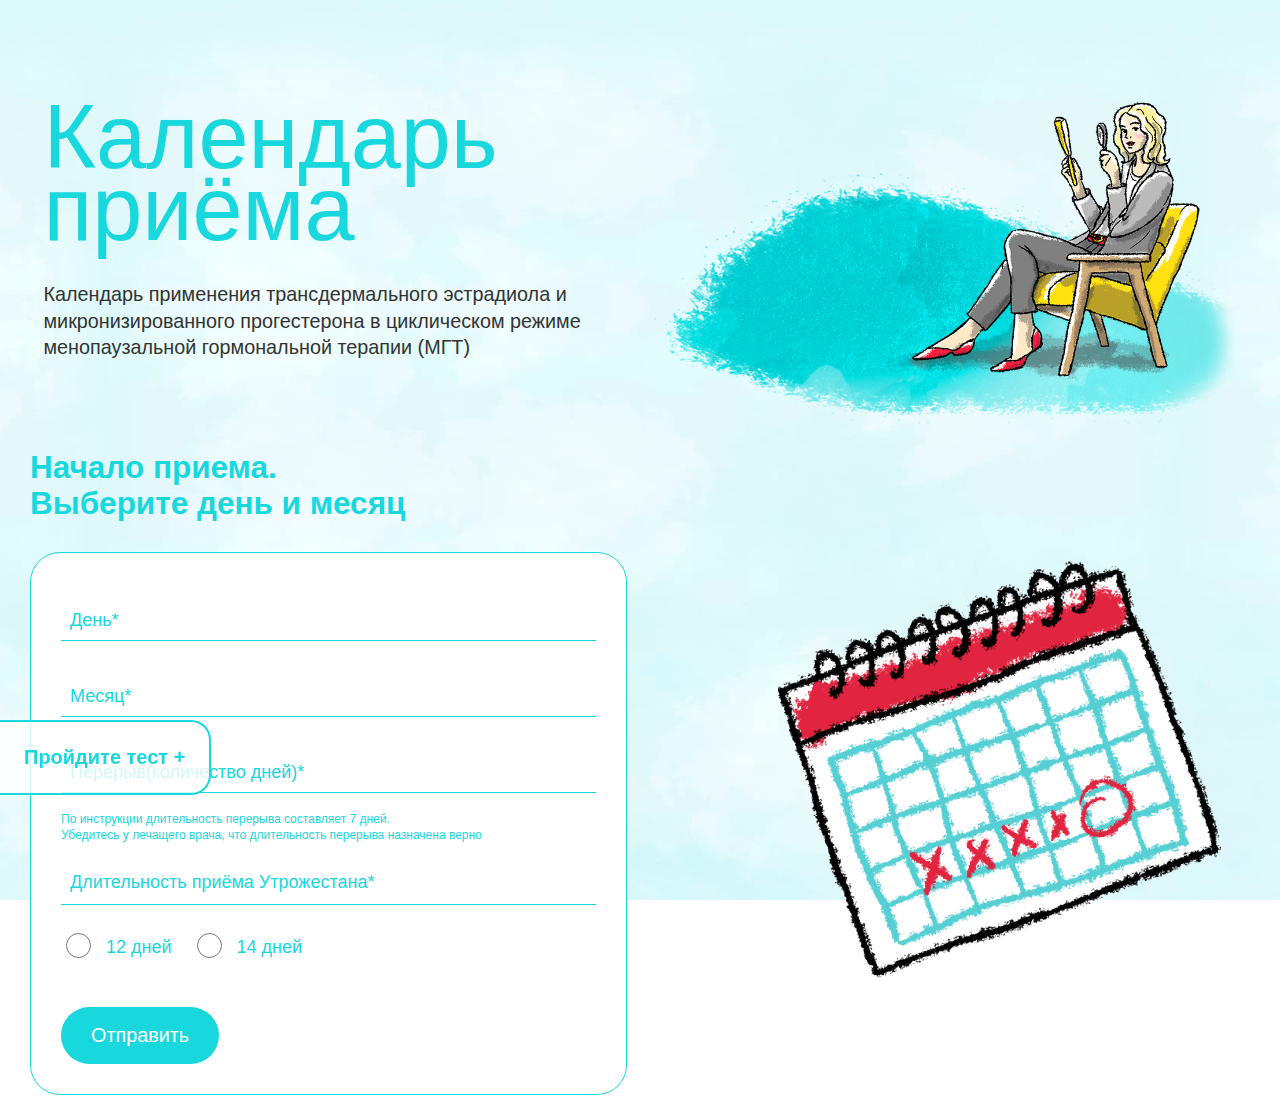
==== commit 62a3d4cc: "Updates" ====
--- a/myCalendar/myCalendar.html
+++ b/myCalendar/myCalendar.html
@@ -50,7 +50,7 @@
 <main>
   <div class="btn_test" onclick="$('#shkala').addClass('active');$('.btn_test').hide()">Пройдите тест +</div>
    <div class="container">
-    <div class="hero__wrap">
+    <div class="calendar-section__top">
       <div class="col-3">
         <h1 data-animation="fadein-down" data-animation__delay="1">Календарь приёма</h1>
         <p class="lead" data-animation="fadein-up" data-animation__delay="2">
@@ -58,10 +58,11 @@
         </p>
       </div>
       <div class="col-3" data-animation="fadein" data-animation__delay="4">
-        <img src="woman.png"  alt="">
+        <img src="woman.png" alt="" class="large-screen-img">
+        <img src="tablica.png" alt="" class="small-screen-img">
       </div>
     </div class="hero__wrap">
-    <div class="section__wrap">
+    <div class="section__wrap noStart">
       <div data-animation="fadein" data-animation__delay="1" class="col-3">
         <h2 data-animation="fadein-down" data-animation__delay="1">Начало приема.<br> Выберите день и месяц</h2></h2>
         <section>
@@ -69,14 +70,14 @@
             <div class="calendar__control-item">
               <input type="text" class="datepicker dateInput" name="date" placeholder="День*">
               <div class="dateError">
-                Введите корректный день в формате ДД
+                Введите корректный день
                 <div class="close">&#10006;</div>
               </div>
             </div>
             <div class="calendar__control-item">
               <input type="text" class="monthpicker dateInput" name="date" placeholder="Месяц*">
               <div class="monthError">
-                Введите корректный месяц в формате ММ
+                Введите корректный месяц
                 <div class="close">&#10006;</div>
               </div>
             </div>
@@ -107,7 +108,7 @@
           </div>
         </section>
       </div>
-      <div ata-animation="fadein-right" data-animation__delay="2"class="col-3">
+      <div ata-animation="fadein-right" data-animation__delay="2"class="col-40">
         <img src="tablica.png" alt="">
       </div>
     </div class="section__wrap">
--- a/myCalendar/myCalendar.css
+++ b/myCalendar/myCalendar.css
@@ -279,6 +279,10 @@
 
 .col-33 {
     width: 27%;
+}
+
+.col-40{
+    width: 40%;
 }
 
 .col-15 {
@@ -2059,10 +2063,6 @@
   min-width: 1290px;
 }
 
-.calendar-container {
-  overflow-x: auto;
-}
-
 .calendar-topline,
 .calendar-line {
   font-size: 0;
@@ -2251,9 +2251,17 @@
     width: 100%;
   }
 
-  .calendar__radio-wrapper{
+.calendar__radio-wrapper{
     display: flex;
   }
+
+.noStart{
+    justify-content: space-between !important;
+}
+
+.small-screen-img{
+    display: none;
+}
 
 /* Адаптивность */
 
@@ -2285,6 +2293,10 @@
 @media  (max-width: 1290px) {
     .touch-icon {
         display: block;
+      }
+
+      .calendar-container {
+        overflow-x: auto;
       }
 }
 
@@ -2481,17 +2493,9 @@
 .calendar-section__top [class*="col-3"] {
     width: 60%;
     padding-left: 0;
-    padding-right: 50px;
-    margin-top: 30px;
-}
-
-.calendar-section__top [class*="col-2"] {
-    width: 40%;
-    padding-left: 0;
-    padding-right: 0;
-    margin-top: 20px;
-}
-.section__wrap .col-2 img {
+}
+
+.section__wrap .col-3 img {
     /* width: 50%; */
     margin: 20px auto;
 }
@@ -2585,10 +2589,24 @@
     padding: 15px;
 }
 
-  .container {
+.container {
     padding: 1px 15px;
     
  }
+
+.col-40 img {
+    display: none;
+}
+
+.large-screen-img {
+    display: none;
+}
+
+.small-screen-img {
+    display: block;
+    width: 200px;
+    padding-top: 35px;
+}
 }
 
 @media screen and (max-width : 600px) {
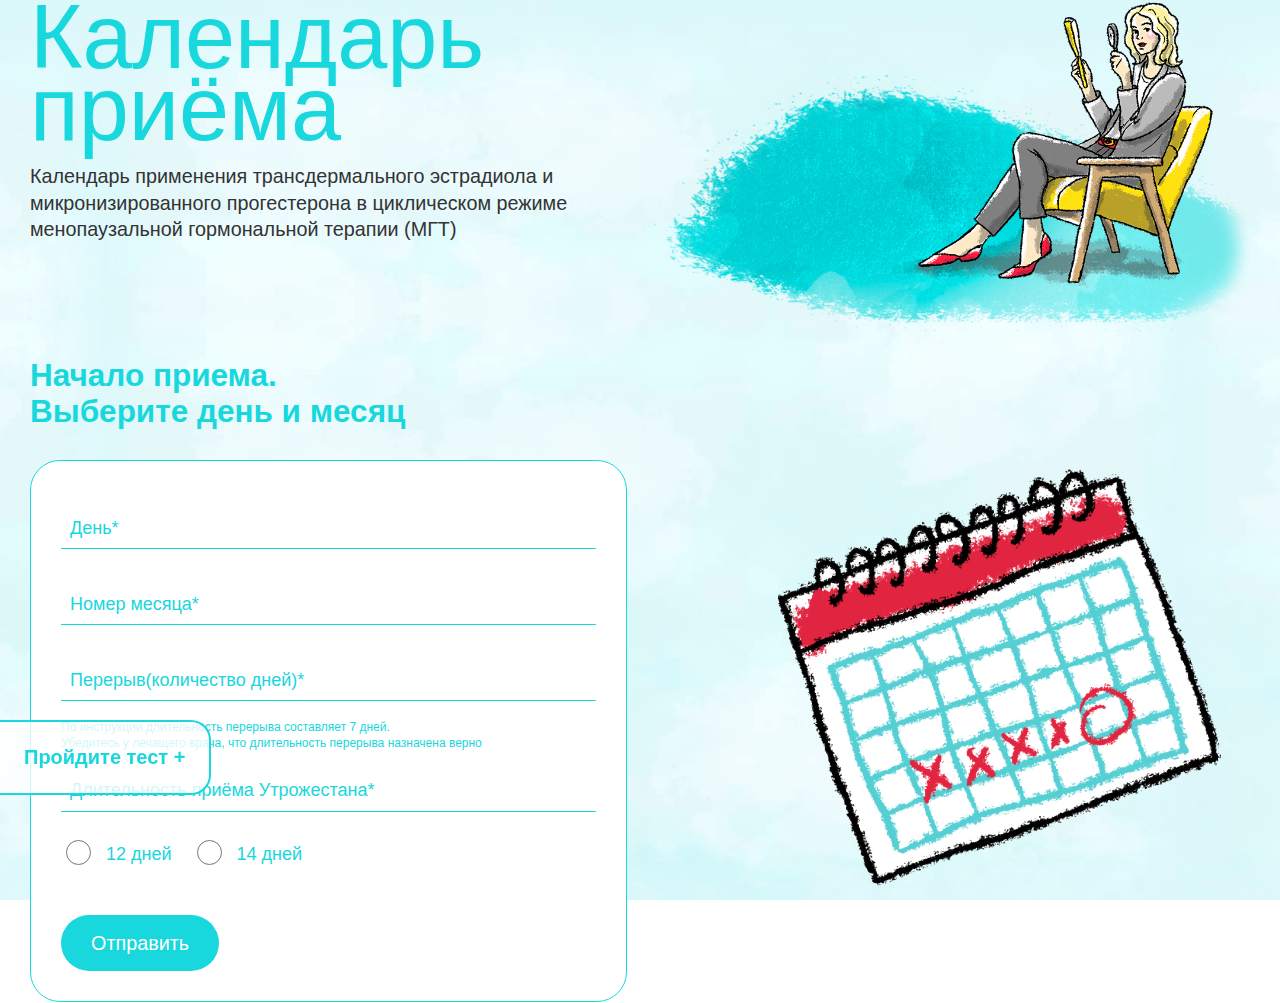
==== commit b6ad9e80: "Updates" ====
--- a/myCalendar/myCalendar.html
+++ b/myCalendar/myCalendar.html
@@ -50,7 +50,7 @@
 <main>
   <div class="btn_test" onclick="$('#shkala').addClass('active');$('.btn_test').hide()">Пройдите тест +</div>
    <div class="container">
-    <div class="calendar-section__top">
+    <div class="calendar-section-top__wrap">
       <div class="col-3">
         <h1 data-animation="fadein-down" data-animation__delay="1">Календарь приёма</h1>
         <p class="lead" data-animation="fadein-up" data-animation__delay="2">
@@ -75,7 +75,7 @@
               </div>
             </div>
             <div class="calendar__control-item">
-              <input type="text" class="monthpicker dateInput" name="date" placeholder="Месяц*">
+              <input type="text" class="monthpicker dateInput" name="date" placeholder="Номер месяца*">
               <div class="monthError">
                 Введите корректный месяц
                 <div class="close">&#10006;</div>
@@ -117,7 +117,7 @@
       <section>
        <div class="calendar-description">
          <p>В циклическом режиме трансдермальный эстрадиол применяется с 1 по 25 день менструального
-           цикла<sup>1</sup>. С 14 по 25 день к трансдермальному эстрадиолу добавляется микронизированный
+           цикла<sup>*</sup>. С 14 по 25 день к трансдермальному эстрадиолу добавляется микронизированный
            прогестерон. Далее следует перерыв.Циклический режим применения МГТ подразумевает наличие менструально-подобной реакции в дни перерыва.
            Гестаген добавляется для защиты эндометрия (оболочки матки) от гиперпластических процессов.
          <p>
--- a/myCalendar/myCalendar.css
+++ b/myCalendar/myCalendar.css
@@ -51,7 +51,7 @@
     -webkit-tap-highlight-color: rgba(255, 255, 255, 0);
     overflow-x: hidden;
     /* перед запуском добавить / перед img*/
-    background: url(_img/bg.jpg) center top / contain fixed;
+    background: url(bg.jpg) center top / contain fixed;
 }
 
 
@@ -1853,7 +1853,7 @@
   box-sizing: border-box;
   font-size: 18px;
   font-weight: bold;
-  color: #333;
+  color: var(--main);
   overflow: hidden;
   cursor: pointer;
   z-index: 10;
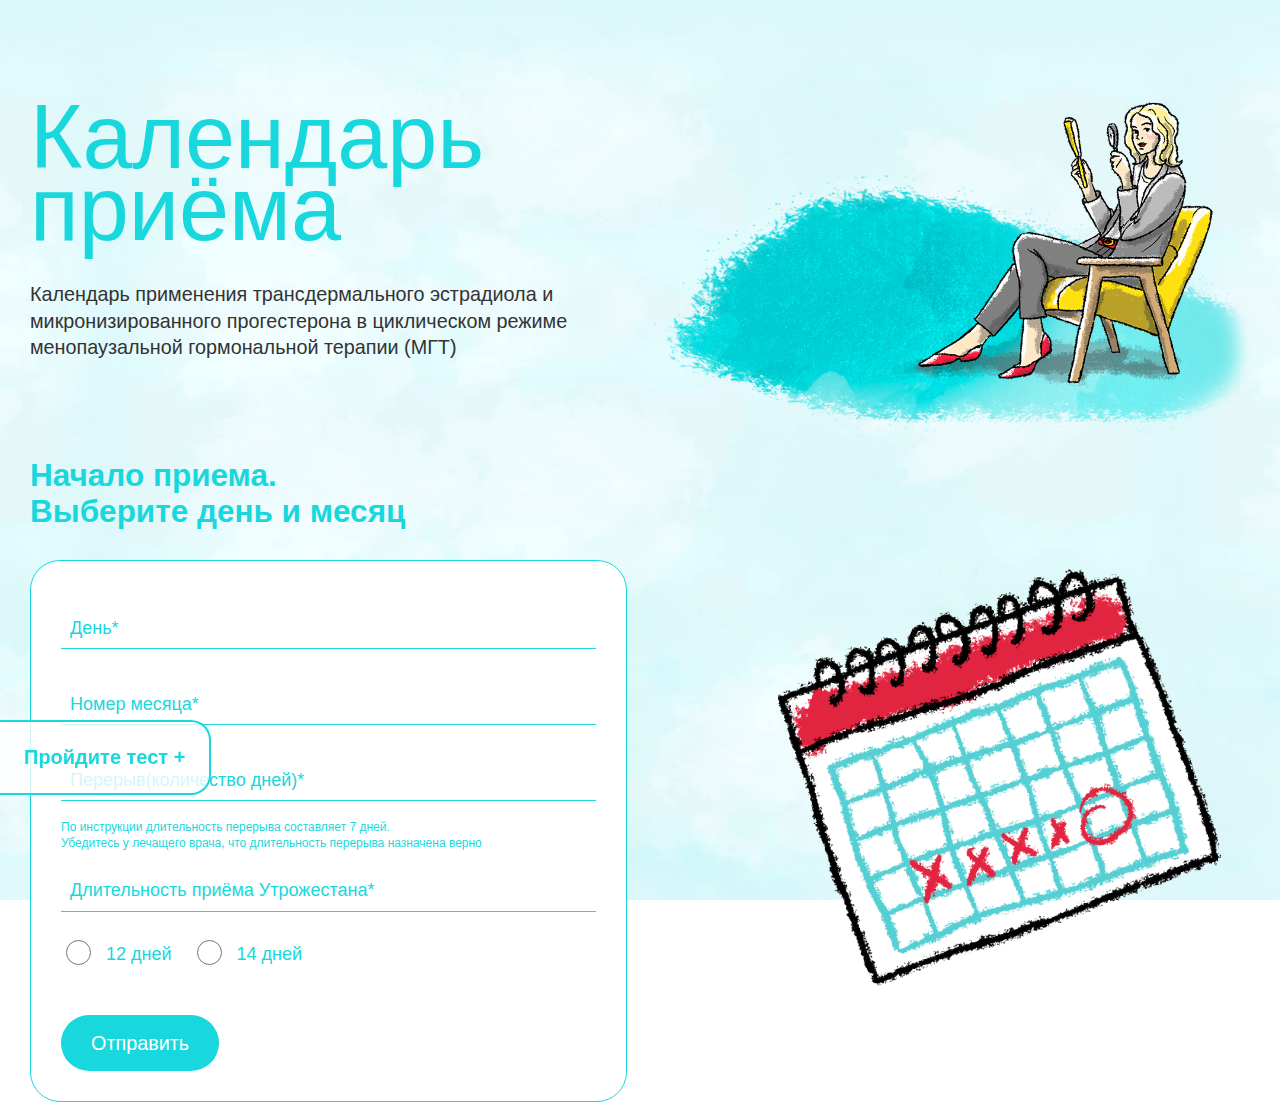
==== commit d88f8ac9: "Updates" ====
--- a/myCalendar/myCalendar.html
+++ b/myCalendar/myCalendar.html
@@ -77,7 +77,7 @@
             <div class="calendar__control-item">
               <input type="text" class="monthpicker dateInput" name="date" placeholder="Номер месяца*">
               <div class="monthError">
-                Введите корректный месяц
+                Введите корректный номер месяца
                 <div class="close">&#10006;</div>
               </div>
             </div>
--- a/myCalendar/myCalendar.css
+++ b/myCalendar/myCalendar.css
@@ -1833,13 +1833,13 @@
 
 /* Калькулятор МГТ (Calculator MGT) */
 
-.calendar-section__top {
+.calendar-section-top__wrap {
     position: relative;
     margin-top: 100px;
     display: flex;
 }
 
-.calendar-section__top .lead {
+.calendar-section-top__wrap .lead {
     margin-top: 4rem;
 }
 
@@ -2490,7 +2490,7 @@
     margin-left: 0;
 }
 
-.calendar-section__top [class*="col-3"] {
+.calendar-section-top__wrap [class*="col-3"] {
     width: 60%;
     padding-left: 0;
 }
@@ -2606,6 +2606,10 @@
     display: block;
     width: 200px;
     padding-top: 35px;
+}
+
+.calendar-section-top__wrap {
+    flex-direction: row;
 }
 }
 
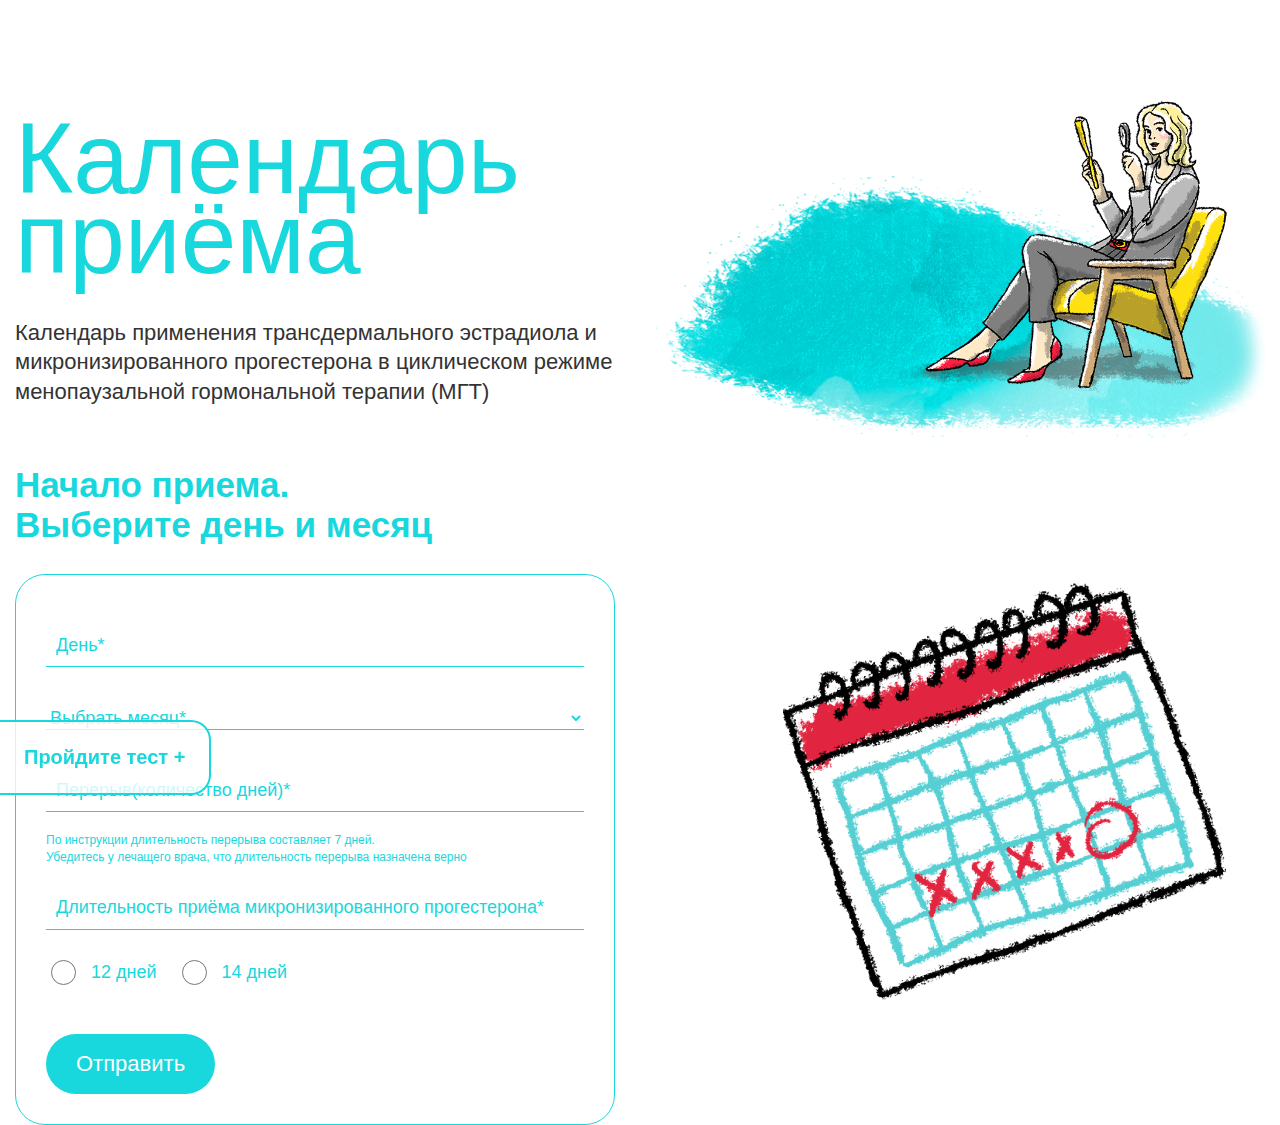
==== commit 3809f0ff: "Updates" ====
--- a/myCalendar/myCalendar.html
+++ b/myCalendar/myCalendar.html
@@ -11,6 +11,7 @@
     @media print {
         * {
           font-family: "Nunito";
+          color: black !important;
           -webkit-print-color-adjust: exact;
           print-color-adjust: exact;
         }
@@ -68,27 +69,37 @@
         <section>
           <div class="form-box-imt">
             <div class="calendar__control-item">
-              <input type="text" class="datepicker dateInput" name="date" placeholder="День*">
+              <input type="text" class="datepicker dateInput" name="date" placeholder="День*" autocomplete="off">
               <div class="dateError">
                 Введите корректный день
                 <div class="close">&#10006;</div>
               </div>
             </div>
             <div class="calendar__control-item">
-              <input type="text" class="monthpicker dateInput" name="date" placeholder="Номер месяца*">
-              <div class="monthError">
-                Введите корректный номер месяца
-                <div class="close">&#10006;</div>
-              </div>
+              <select class="monthpicker" id="monthSelect">
+                <option value="">Выбрать месяц*</option>
+                <option value="1">Январь</option>
+                <option value="2">Февраль</option>
+                <option value="3">Март</option>
+                <option value="4">Апрель</option>
+                <option value="5">Май</option>
+                <option value="6">Июнь</option>
+                <option value="7">Июль</option>
+                <option value="8">Август</option>
+                <option value="9">Сентябрь</option>
+                <option value="10">Октябрь</option>
+                <option value="11">Ноябрь</option>
+                <option value="12">Декабрь</option>
+              </select>
             </div>
             <div class="calendar__control-item">
-              <input type="text" class="pauseInput" name="pause" placeholder="Перерыв(количество дней)*">
+              <input type="text" class="pauseInput" name="pause" placeholder="Перерыв(количество дней)*" autocomplete="off">
             </div>
             <span class="point">
               По инструкции длительность перерыва составляет 7 дней.<br> Убедитесь у лечащего врача, что длительность перерыва назначена верно
             </span>
             <div class="calendar__control-item">
-              <label for="name">Длительность приёма Утрожестана*</label>
+              <label for="name">Длительность приёма микронизированного прогестерона*</label>
                 <div class="calendar__radio-wrapper">
                   <div class="calendar__input-wrapper">
                     <input class="calendar__radio calendar__radio_12" type="radio" name="length" value="12" > 
@@ -138,7 +149,7 @@
    
          <div class="legend-element">
            <div class="legend-circle red"></div>
-           <div class="legend-title">Трансдермальный эстрадиол + Микронизированный прогестерон (Э/У)</div>
+           <div class="legend-title">Трансдермальный эстрадиол + Микронизированный прогестерон (Э/П)</div>
          </div>
    
          <div class="legend-element">
--- a/myCalendar/myCalendar.css
+++ b/myCalendar/myCalendar.css
@@ -1,4 +1,3 @@
-
 @charset 'UTF-8';
 @font-face {
     font-family: "SweetMavkaScript";
@@ -50,10 +49,8 @@
     text-rendering: optimizeLegibility;
     -webkit-tap-highlight-color: rgba(255, 255, 255, 0);
     overflow-x: hidden;
-    /* перед запуском добавить / перед img*/
-    background: url(bg.jpg) center top / contain fixed;
-}
-
+    background: url(/_img/bg.jpg) center top / contain fixed;
+}
 
 h1,
 h2,
@@ -176,6 +173,10 @@
     transform: translateY(-5px);
 }
 
+section {
+    margin-top: 30px;
+}
+
 a {
     color: currentColor;
     transition: var(--transition);
@@ -224,6 +225,8 @@
 
 .container {
     max-width: 1290px;
+    padding: 0 1.5rem;
+    margin: 0 auto;
     width: 100%;
 }
 
@@ -409,7 +412,12 @@
     top: 50px;
 }
 
-
+@media screen and (max-width: 1400px) {
+    .mainbg {
+        left: auto;
+        right: 0;
+    }
+}
 
 
 /* главная */
@@ -587,7 +595,6 @@
 
 .hero__wrap {
     /* min-height: 500px; */
-    position: relative;
     margin-top: 100px;
 }
 
@@ -666,13 +673,10 @@
     left: 20px;
     line-height: 1;
 }
-section {
-  margin-top: 30px;
-}
 
 .section__wrap {
-  align-items: center;
-  justify-content: flex-start;
+    align-items: center;
+    justify-content: flex-start;
 }
 
 .section__wrap:not(:first-child) {
@@ -1231,16 +1235,12 @@
 }
 
 .form-box {
-  border: 1px solid var(--main);
-  border-radius: 30px;
-  max-width: 600px;
-  padding: 30px;
-  background: rgba(255, 255, 255, 0.99);
-  position: relative;
-}
-
-input:focus {
-    outline-color: white>;
+    border: 1px solid var(--main);
+    border-radius: 30px;
+    max-width: 600px;
+    padding: 30px;
+    background: rgba(255, 255, 255, 0.99);
+    position: relative;
 }
 
 input,
@@ -1422,7 +1422,16 @@
     z-index: 10;
 }
 
-
+@media screen and (max-width: 480px) {
+    .modal-form__close {
+        color: var(--main);
+        top: 20px;
+        right: 20px;
+    }
+    .modal__content h4 {
+        width: calc(100% - 60px);
+    }
+}
 
 
 /* свойства для кнопки "Закрыть" при нахождении её в фокусе или наведении */
@@ -1532,7 +1541,7 @@
     position: fixed;
     left: 0px;
     top: 80vh;
-    color: var(--main);
+    color: #18D7DD;
     font-size: 20px;
     font-style: normal;
     font-weight: 700;
@@ -1540,10 +1549,14 @@
     padding: 24px;
     z-index: 999;
     border-radius: 0px 20px 20px 0px;
-    border-top: 2px solid var(--main);
-    border-right: 2px solid var(--main);
-    border-bottom: 2px solid var(--main);
+    border-top: 2px solid #18D7DD;
+    border-right: 2px solid #18D7DD;
+    border-bottom: 2px solid #18D7DD;
     background: rgba(255, 255, 255, 0.80);
+}
+
+.hero__wrap {
+    position: relative;
 }
 
 .btn_test:hover {
@@ -1558,6 +1571,230 @@
     cursor: pointer;
 }
 
+@media screen and (max-width: 768px) {
+    :root {
+      --xl: 6rem;
+      --l: 4rem;
+      --m: 3rem;
+      --s: 2rem;
+  }
+  .mobile__hidden {
+      display: none;
+  }
+  html {
+      font-size: 7px;
+      overflow-x: hidden;
+  }
+  body {
+      min-width: 320px;
+      overflow-x: hidden;
+      font-size: 2.4rem;
+  }
+  #cookie {
+      text-align: left;
+      font-size: 12px;
+  }
+  #cookie .button {
+      font-size: 12px;
+  }
+  h1 {
+      font-size: 7rem;
+  }
+  .burger>span {
+      display: none;
+  }
+  .burger-icon {
+      margin-right: 0;
+  }
+  nav {
+      position: fixed;
+      bottom: 0;
+      left: 0;
+  }
+  .nav__box {
+      padding: 0 30px
+  }
+  .nav__wrap {
+      padding: 40px 0
+  }
+  .nav__wrap .col-2 {
+      margin-top: 0;
+  }
+  .hero__wrap .lead {
+      margin-top: 2rem;
+  }
+  .desktop__nav {
+      display: none;
+  }
+  .hero__wrap {
+      min-height: auto;
+  }
+  .mainbg {
+      opacity: 0.3;
+  }
+  .wave {
+      margin: 0;
+  }
+  .container {
+      padding: 1px 15px;
+  }
+  [class*="__wrap"] {
+      flex-direction: column;
+      margin: 0;
+  }
+  .hero__wrap {
+      margin-top: 60px;
+      flex-direction: column-reverse;
+  }
+  [class*="col-"] {
+      width: 100%;
+      padding-left: 0;
+      padding-right: 0;
+      margin-top: 20px;
+  }
+  [class*="offset-"] {
+      margin-left: 0;
+  }
+  .section__wrap .col-2 img {
+    /* width: 50%; */
+    margin: 20px auto;
+}
+.calendar-section-top__wrap [class*="col-3"] {
+    width: 60%;
+    padding-left: 0;
+}
+
+.section__wrap .col-3 img {
+    /* width: 50%; */
+    margin: 20px auto;
+}
+  .header__wrap {
+      display: flex;
+      flex-direction: row;
+      justify-content: space-between;
+  }
+  nav a {
+      margin-bottom: 10px;
+      font-size: 20px;
+  }
+  .main__promo {
+      display: none;
+  }
+  .mobile__promo {
+      display: block;
+      margin-top: 60px;
+  }
+  .test-title {
+      color: var(--main);
+      font-size: 8rem;
+      text-shadow: 3px 3px 2px #fff;
+  }
+  .test-box {
+      max-width: none;
+  }
+  .questions__header {
+      left: 50%;
+      transform: translateX(-50%);
+  }
+  .question__item-answers {
+      text-align: center;
+  }
+  .baloon {
+      border-radius: 60px;
+      padding: 20px 30px;
+  }
+  .baloon::before {
+      font-size: 8rem;
+      top: -30px;
+      left: 40px;
+  }
+  .menu__food {
+      display: block;
+      padding: 20px;
+      border: 20px solid #833802;
+  }
+  .menu__item {
+      width: 100%;
+      margin-bottom: 20px;
+      padding: 0;
+  }
+  .menu__list p {
+      margin-top: 10px;
+  }
+  .title {
+      font-size: 3.5rem;
+  }
+  .yes-no__item {
+      display: block;
+  }
+  .no__item,
+  .yes__item {
+      width: 100%;
+      padding-right: 0;
+      padding-left: 30px;
+  }
+  .yes__item {
+      margin-top: 20px;
+  }
+  .no__item:before,
+  .yes__item:before {
+      width: 25px;
+      height: 25px;
+      background-size: contain;
+  }
+  .history__item {
+      padding: 20px 40px;
+      max-width: 90%;
+      border-radius: 50px;
+  }
+  .history__item-show {
+      background-size: 25px 25px;
+      width: 50px;
+      height: 50px;
+      right: -25px;
+  }
+  .btn_test {
+      font-size: 16px;
+      padding: 15px;
+  }
+  
+  .col-40 img {
+      display: none;
+  }
+  
+  .large-screen-img {
+      display: none;
+  }
+  
+  .small-screen-img {
+      display: block;
+      width: 200px;
+      padding-top: 35px;
+  }
+  
+  .calendar-section-top__wrap {
+      flex-direction: row;
+      margin-top: 60px;
+  }
+  }
+  
+  @media screen and (max-width : 600px) {
+    .datepicker,
+    .monthpicker,
+    .pauseInput {
+      display: block;
+      margin-bottom: 2rem;
+    }
+    .calendar-break::after {
+      content: '';
+      display: block;
+    }
+  
+    .dateError,
+    .monthError{
+      margin-top: 0px;
+    }
+  }
 
 .align__top {
     align-items: flex-start !important;
@@ -1618,7 +1855,7 @@
 }
 
 #showResults {
-    color: var(--main);
+    color: #18D7DD;
     font-size: 18px;
     font-style: normal;
     font-weight: 400;
@@ -1627,7 +1864,7 @@
 
 .test_block {
     border-radius: 20px;
-    border: 1px solid var(--main);
+    border: 1px solid #18D7DD;
     background: #FFF;
     padding: 40px;
 }
@@ -1728,7 +1965,7 @@
 }
 
 .media div {
-    color: var(--main);
+    color: #18D7DD;
     font-size: 18px;
     font-style: normal;
     font-weight: 400;
@@ -1737,7 +1974,7 @@
 }
 
 .media button {
-    color: var(--main);
+    color: #18D7DD;
     font-size: 18px;
     font-style: normal;
     font-weight: 400;
@@ -1837,6 +2074,7 @@
     position: relative;
     margin-top: 100px;
     display: flex;
+    align-items: center;
 }
 
 .calendar-section-top__wrap .lead {
@@ -1852,7 +2090,6 @@
   display: inline-block;
   box-sizing: border-box;
   font-size: 18px;
-  font-weight: bold;
   color: var(--main);
   overflow: hidden;
   cursor: pointer;
@@ -1860,7 +2097,33 @@
   vertical-align: top;
   width: 100%;
   font-family: var(--font);
-}
+  margin-top: 2rem
+}
+
+.monthpicker option {
+    padding: 5px; /* добавляем отступы внутри опций */
+    border-bottom: 1px solid var(--main);
+  }
+  
+  /* Стилизация при наведении */
+  .monthpicker:hover {
+    border-color: #999;
+  }
+
+  #monthSelect{
+    border: none;
+    border-bottom: 1px solid var(--main);
+  }
+  
+  .option_line {
+    content: '';
+    position: absolute;
+    bottom: 0;
+    left: 0;
+    width: 100%;
+    height: 1px;
+    background-color: var(--main);
+  }
 
 .pauseInput::-webkit-input-placeholder,
 .monthpicker:-webkit-input-placeholder,
@@ -2039,7 +2302,7 @@
 
 .yellow,
 .date.yellow {
-  background-color: #FCE038;
+  background-color: #42AAFF;
 }
 
 
@@ -2049,7 +2312,7 @@
 }
 
 .red, .date.red {
-    background-color: #E12440;
+    background-color: #EB5284;
     content: 'Э/У';
 }
 
@@ -2263,32 +2526,47 @@
     display: none;
 }
 
+@media print {
+    * {
+      font-family: "Nunito", sans-serif;
+      color: black !important;
+      -webkit-print-color-adjust: exact;
+      print-color-adjust: exact;
+    }
+
+    header,
+    footer,
+    .calendar-title,
+    .calendarApply,
+    .printApply,
+    .calendar-description,
+    .pauseError,
+    .dateError
+    .monthError {
+      display: none;
+    }
+
+    .calendar-legend,
+    .calendar-control {
+        float: none;
+        margin-left: 0;
+        margin-top: 2rem;
+    }
+
+    .calendar-line .month,
+    .calendar-line .date {
+        height: 40px;
+        line-height: 40px;
+    }
+
+    .grey,
+    .date.grey {
+        background: linear-gradient(45deg, rgba(0, 0, 0, 0) 49.9%, grey 49.9%, grey 60%, rgba(0, 0, 0, 0) 60%), linear-gradient(45deg, grey 10%, rgba(0, 0, 0, 0) 10%);
+        background-size: 0.5em 0.5em;
+    }
+}
+
 /* Адаптивность */
-
-@media  (max-width: 1600px) {
-  html {
-    font-size: 9.5px
-  }
-
-  .container {
-    padding: 1px 35px;
-}
-}
-
-@media  (max-width: 1400px) {
-  html {
-    font-size: 9px
-  }
-
-  .mainbg {
-    left: auto;
-    right: 0;
-}
-
-  .container {
-    padding: 1px 30px;
-}
-}
 
 @media  (max-width: 1290px) {
     .touch-icon {
@@ -2300,15 +2578,6 @@
       }
 }
 
-@media (max-width: 1200px) {
-  html {
-    font-size: 8.5px
-  }
-
-  .container {
-    padding: 1px 25px;
-}
-}
 
 @media (max-width:991px) {
   .test_block,
@@ -2393,253 +2662,6 @@
       margin-top: 40px;
       margin-bottom: 10px;
   }
-
-  html {
-    font-size: 8px
-  }
-
-  .container {
-    padding: 1px 20px;
-}
-
-}
-
-
-@media  (max-width: 768px) {
-  :root {
-    --xl: 6rem;
-    --l: 4rem;
-    --m: 3rem;
-    --s: 2rem;
-}
-.mobile__hidden {
-    display: none;
-}
-html {
-    font-size: 7px;
-    overflow-x: hidden;
-}
-body {
-    min-width: 320px;
-    overflow-x: hidden;
-    font-size: 2.4rem;
-}
-#cookie {
-    text-align: left;
-    font-size: 12px;
-}
-#cookie .button {
-    font-size: 12px;
-}
-h1 {
-    font-size: 7rem;
-}
-.burger>span {
-    display: none;
-}
-.burger-icon {
-    margin-right: 0;
-}
-nav {
-    position: fixed;
-    bottom: 0;
-    left: 0;
-}
-.nav__box {
-    padding: 0 30px
-}
-.nav__wrap {
-    padding: 40px 0
-}
-.nav__wrap .col-2 {
-    margin-top: 0;
-}
-.hero__wrap .lead {
-    margin-top: 2rem;
-}
-.desktop__nav {
-    display: none;
-}
-.hero__wrap {
-    min-height: auto;
-}
-.mainbg {
-    opacity: 0.3;
-}
-.wave {
-    margin: 0;
-}
-.container {
-    padding: 1px 15px;
-}
-[class*="__wrap"] {
-    flex-direction: column;
-    margin: 0;
-}
-.hero__wrap {
-    margin-top: 60px;
-    flex-direction: column-reverse;
-}
-[class*="col-"] {
-    width: 100%;
-    padding-left: 0;
-    padding-right: 0;
-    margin-top: 20px;
-}
-[class*="offset-"] {
-    margin-left: 0;
-}
-
-.calendar-section-top__wrap [class*="col-3"] {
-    width: 60%;
-    padding-left: 0;
-}
-
-.section__wrap .col-3 img {
-    /* width: 50%; */
-    margin: 20px auto;
-}
-.header__wrap {
-    display: flex;
-    flex-direction: row;
-    justify-content: space-between;
-}
-nav a {
-    margin-bottom: 10px;
-    font-size: 20px;
-}
-.main__promo {
-    display: none;
-}
-.mobile__promo {
-    display: block;
-    margin-top: 60px;
-}
-.test-title {
-    color: var(--main);
-    font-size: 8rem;
-    text-shadow: 3px 3px 2px #fff;
-}
-.test-box {
-    max-width: none;
-}
-.questions__header {
-    left: 50%;
-    transform: translateX(-50%);
-}
-.question__item-answers {
-    text-align: center;
-}
-.baloon {
-    border-radius: 60px;
-    padding: 20px 30px;
-}
-.baloon::before {
-    font-size: 8rem;
-    top: -30px;
-    left: 40px;
-}
-.menu__food {
-    display: block;
-    padding: 20px;
-    border: 20px solid #833802;
-}
-.menu__item {
-    width: 100%;
-    margin-bottom: 20px;
-    padding: 0;
-}
-.menu__list p {
-    margin-top: 10px;
-}
-.title {
-    font-size: 3.5rem;
-}
-.yes-no__item {
-    display: block;
-}
-.no__item,
-.yes__item {
-    width: 100%;
-    padding-right: 0;
-    padding-left: 30px;
-}
-.yes__item {
-    margin-top: 20px;
-}
-.no__item:before,
-.yes__item:before {
-    width: 25px;
-    height: 25px;
-    background-size: contain;
-}
-.history__item {
-    padding: 20px 40px;
-    max-width: 90%;
-    border-radius: 50px;
-}
-.history__item-show {
-    background-size: 25px 25px;
-    width: 50px;
-    height: 50px;
-    right: -25px;
-}
-.btn_test {
-    font-size: 16px;
-    padding: 15px;
-}
-
-.container {
-    padding: 1px 15px;
-    
- }
-
-.col-40 img {
-    display: none;
-}
-
-.large-screen-img {
-    display: none;
-}
-
-.small-screen-img {
-    display: block;
-    width: 200px;
-    padding-top: 35px;
-}
-
-.calendar-section-top__wrap {
-    flex-direction: row;
-}
-}
-
-@media screen and (max-width : 600px) {
-  .datepicker,
-  .monthpicker,
-  .pauseInput {
-    display: block;
-    margin-bottom: 2rem;
-  }
-  .calendar-break::after {
-    content: '';
-    display: block;
-  }
-
-  .dateError,
-  .monthError{
-    margin-top: 0px;
-  }
-}
-
-@media (max-width: 480px) {
-  .modal-form__close {
-      color: var(--main);
-      top: 20px;
-      right: 20px;
-  }
-  .modal__content h4 {
-      width: calc(100% - 60px);
-  }
 }
 
 @media (max-width:370px) {
@@ -2655,4 +2677,4 @@
   .col-15 {
       width: 16%;
   }
-}
+}